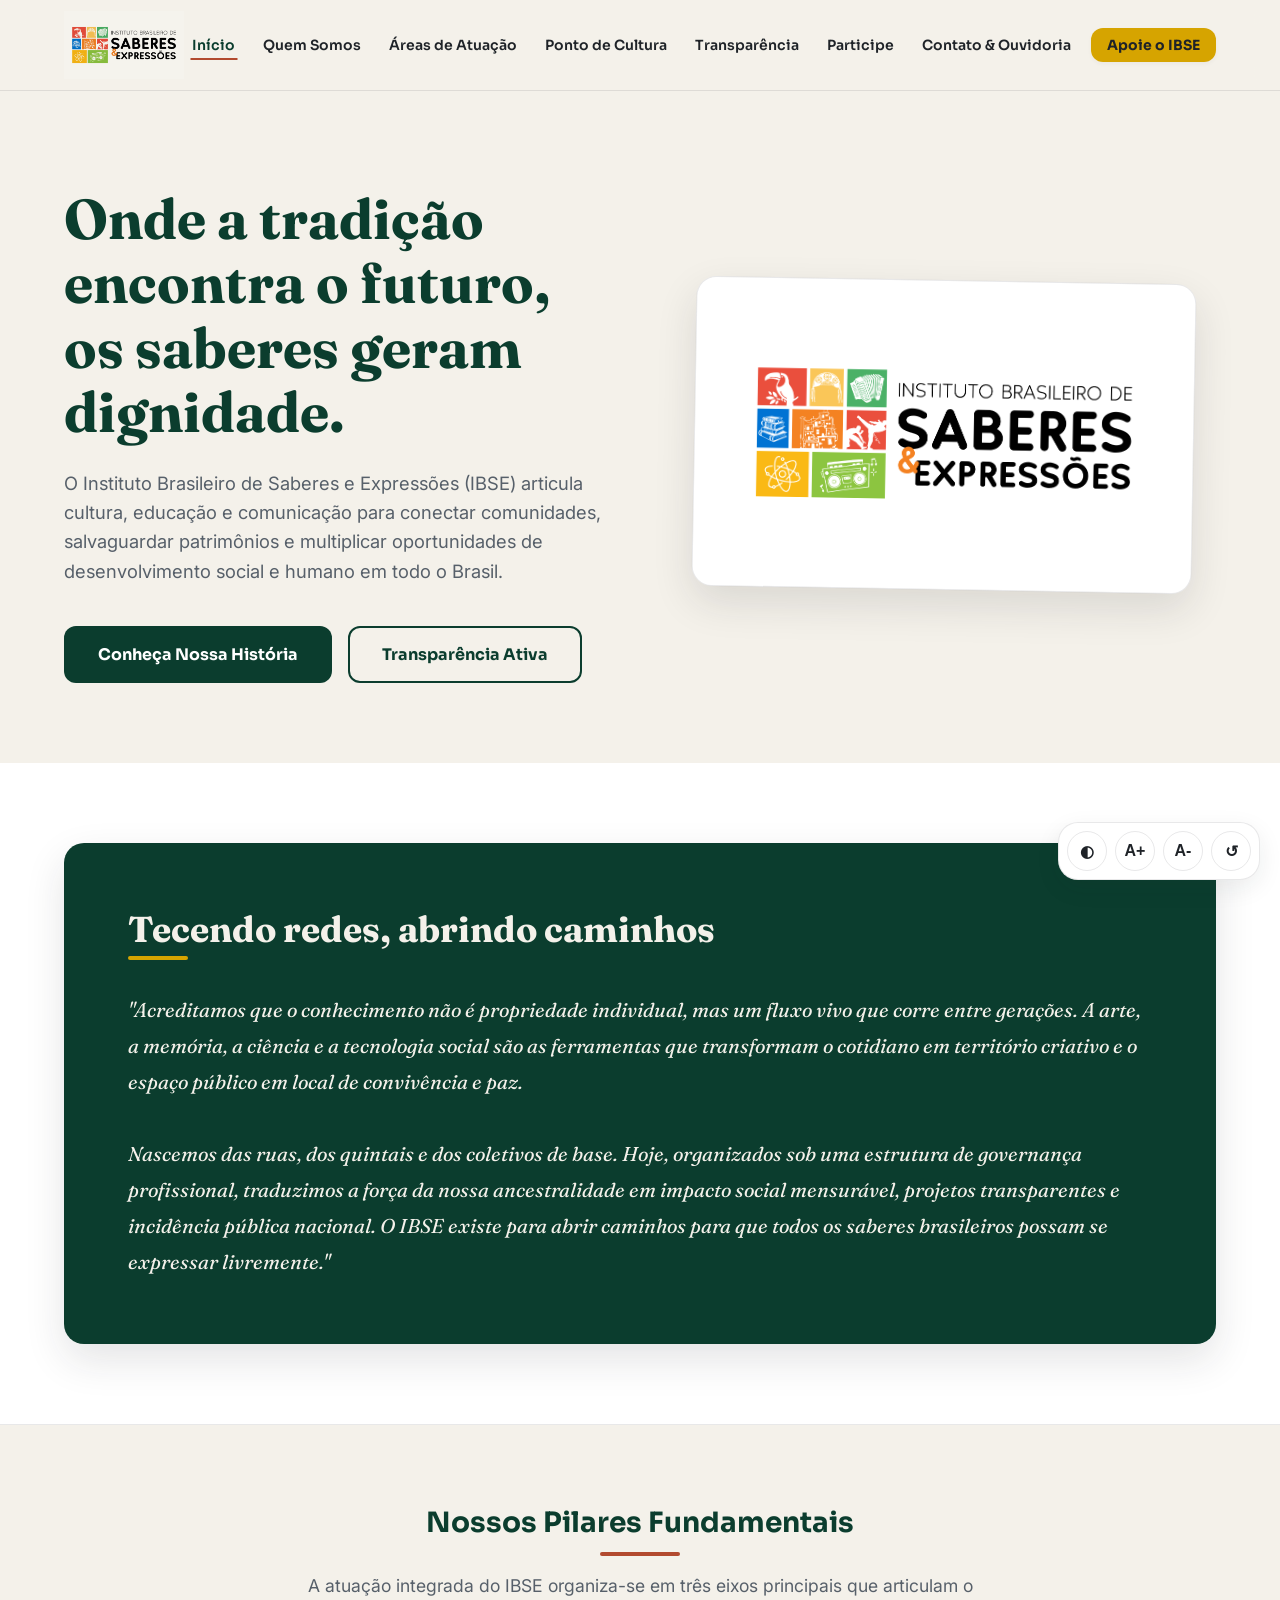
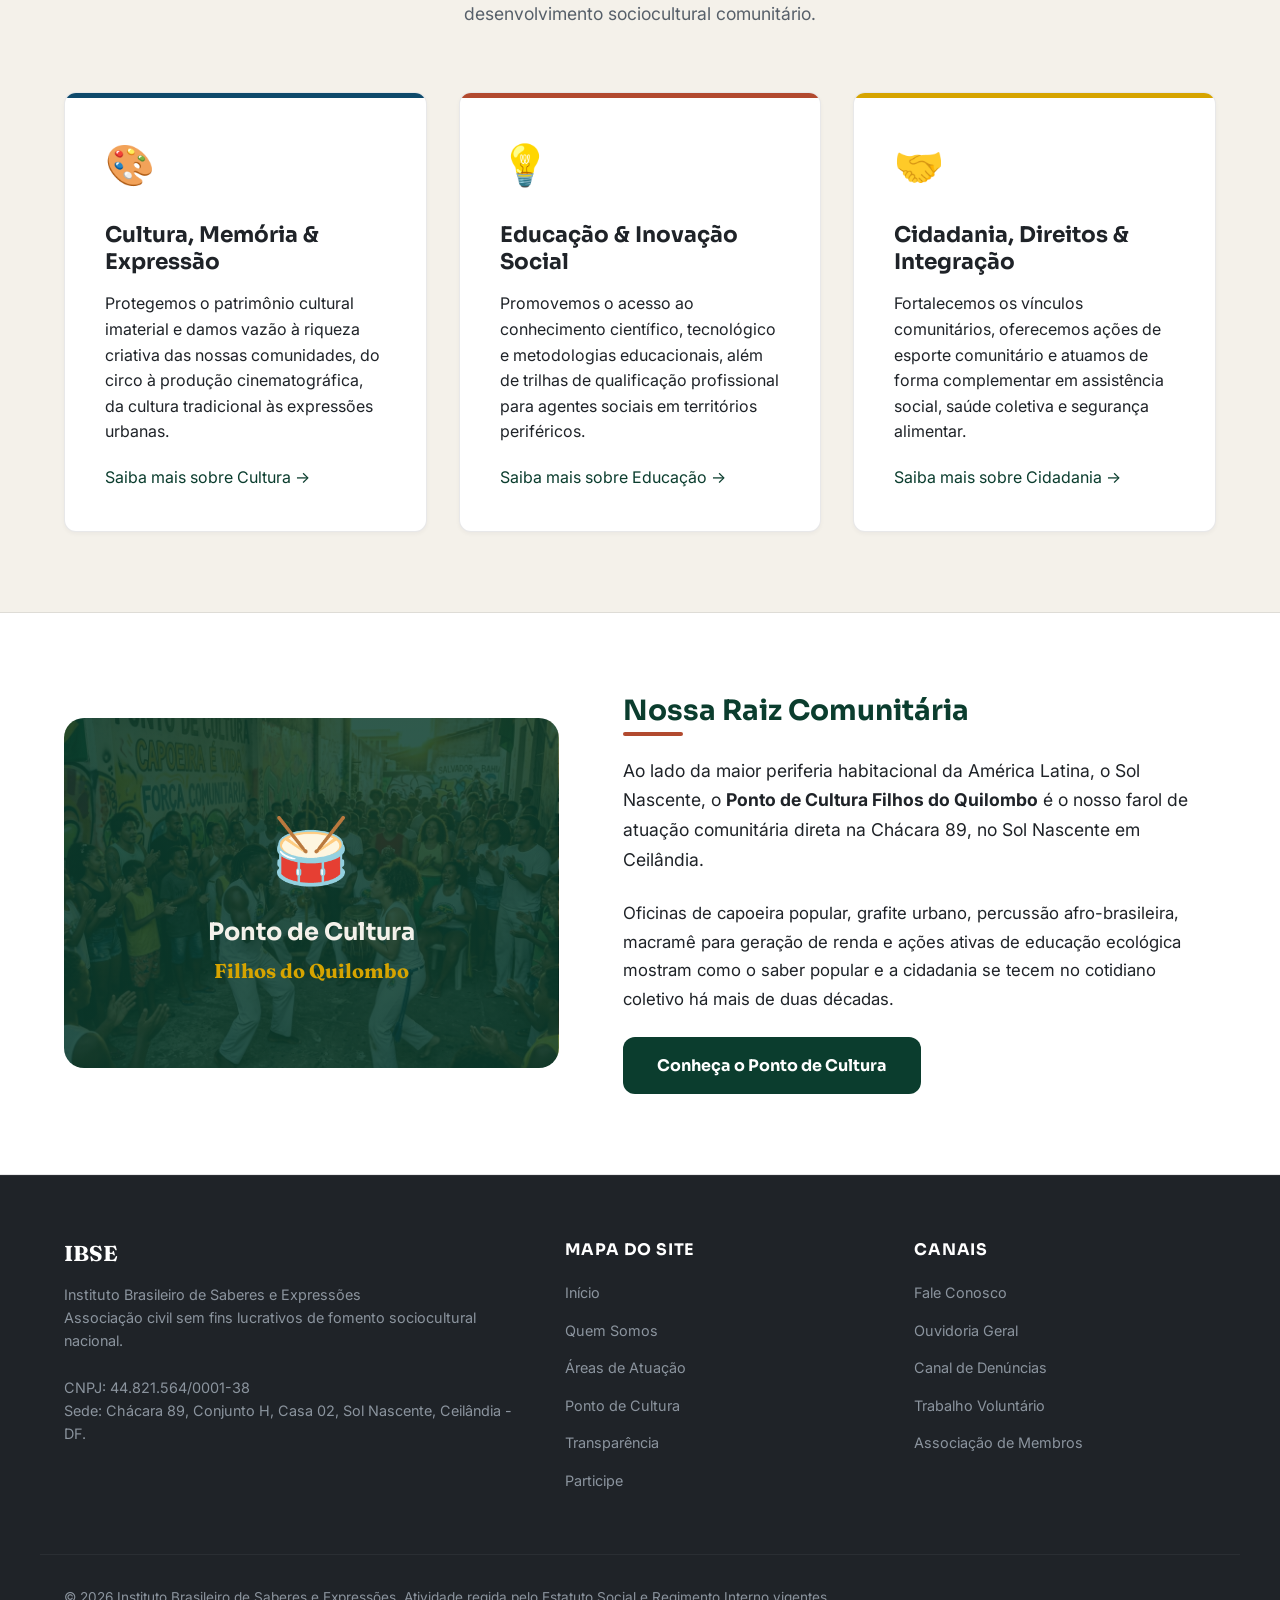
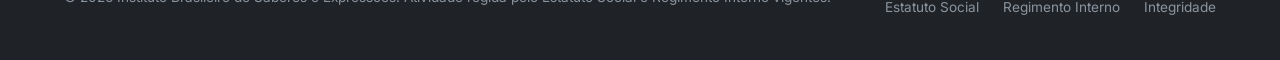
==== index.html @ b15cb0c1 "deploy: site IBSE completo com melhorias impeccable e nav corrigido" ====
<!DOCTYPE html>
<html lang="pt-BR">
<head>
    <meta charset="UTF-8">
    <meta name="viewport" content="width=device-width, initial-scale=1.0">
    <title>IBSE | Instituto Brasileiro de Saberes e Expressões</title>
    
    <!-- SEO Meta Tags -->
    <meta name="description" content="O Instituto Brasileiro de Saberes e Expressões (IBSE) articula cultura, educação e comunicação para conectar comunidades, preservar patrimônios e multiplicar oportunidades sociais.">
    <meta name="keywords" content="IBSE, Saberes e Expressões, Terceiro Setor, ONG, Transparência, Ponto de Cultura, Filhos do Quilombo, Ceilândia, Capoeira, Hip Hop, Projetos Sociais, Brasília">
    <meta name="author" content="Instituto Brasileiro de Saberes e Expressões">
    
    <!-- Open Graph / Facebook -->
    <meta property="og:type" content="website">
    <meta property="og:url" content="https://www.ibse.org.br/">
    <meta property="og:title" content="Instituto Brasileiro de Saberes e Expressões (IBSE)">
    <meta property="og:description" content="Articulando cultura, educação e comunicação para conectar comunidades, preservar patrimônios e gerar impacto social.">
    <meta property="og:image" content="img/logo_page_7.png">
    
    <!-- Stylesheets -->
    <link rel="stylesheet" href="css/style.css">
</head>
<body>
    <!-- Link de Acessibilidade (Pular para Conteúdo) -->
    <a href="#content" class="skip-link">
        Pular para o conteúdo principal
    </a>

    <!-- Cabeçalho Principal -->
    <header class="header-wrapper">
        <div class="container header-container">
            <a href="index.html" class="logo-link" aria-label="IBSE - Página Inicial">
                <img src="img/logo_page_7.png" alt="Logotipo do Instituto Brasileiro de Saberes e Expressões" class="logo-img">
            </a>
            
            <button class="mobile-toggle" aria-label="Abrir menu de navegação" aria-expanded="false" aria-controls="primary-nav">
                <span></span>
                <span></span>
                <span></span>
            </button>
            
            <nav id="primary-nav" aria-label="Navegação Principal">
                <ul class="nav-menu">
                    <li><a href="index.html" class="nav-link active" aria-current="page">Início</a></li>
                    <li><a href="quem-somos.html" class="nav-link">Quem Somos</a></li>
                    <li><a href="areas-atuacao.html" class="nav-link">Áreas de Atuação</a></li>
                    <li><a href="ponto-cultura.html" class="nav-link">Ponto de Cultura</a></li>
                    <li><a href="transparencia.html" class="nav-link">Transparência</a></li>
                    <li><a href="participe.html" class="nav-link">Participe</a></li>
                    <li><a href="contato.html" class="nav-link">Contato & Ouvidoria</a></li>
                    <li><a href="participe.html#apoie-direto" class="nav-link nav-btn nav-btn-accent">Apoie o IBSE</a></li>
                </ul>
            </nav>
        </div>
    </header>

    <!-- Conteúdo Principal -->
    <main id="content">
        
        <!-- Hero Section -->
        <section class="hero-section" aria-label="Apresentação do Instituto">
            <div class="container hero-grid">
                <div class="hero-content">
                    <h1>Onde a tradição encontra o futuro, os saberes geram dignidade.</h1>
                    <p class="hero-subtitle">
                        O Instituto Brasileiro de Saberes e Expressões (IBSE) articula cultura, educação e comunicação para conectar comunidades, salvaguardar patrimônios e multiplicar oportunidades de desenvolvimento social e humano em todo o Brasil.
                    </p>
                    <div class="hero-btns">
                        <a href="quem-somos.html" class="btn btn-primary">Conheça Nossa História</a>
                        <a href="transparencia.html" class="btn btn-secondary">Transparência Ativa</a>
                    </div>
                </div>
                <div class="hero-visual">
                    <div class="logo-display-card">
                        <img src="img/logo_page_7.png" alt="Logotipo oficial em grade colorida do IBSE">
                    </div>
                </div>
            </div>
        </section>

        <!-- Seção Manifesto -->
        <section class="section section-bg-white" aria-label="Manifesto Institucional">
            <div class="container">
                <div class="manifesto-box">
                    <h2>Tecendo redes, abrindo caminhos</h2>
                    <blockquote class="manifesto-text">
                        "Acreditamos que o conhecimento não é propriedade individual, mas um fluxo vivo que corre entre gerações. A arte, a memória, a ciência e a tecnologia social são as ferramentas que transformam o cotidiano em território criativo e o espaço público em local de convivência e paz.<br><br>
                        Nascemos das ruas, dos quintais e dos coletivos de base. Hoje, organizados sob uma estrutura de governança profissional, traduzimos a força da nossa ancestralidade em impacto social mensurável, projetos transparentes e incidência pública nacional. O IBSE existe para abrir caminhos para que todos os saberes brasileiros possam se expressar livremente."
                    </blockquote>
                </div>
            </div>
        </section>

        <!-- Seção Pilares Fundamentais -->
        <section class="section" aria-label="Nossos Três Pilares Fundamentais">
            <div class="container">
                <div class="section-header">
                    <h2>Nossos Pilares Fundamentais</h2>
                    <p class="section-subtitle">A atuação integrada do IBSE organiza-se em três eixos principais que articulam o desenvolvimento sociocultural comunitário.</p>
                </div>
                
                <div class="cards-grid">
                    <article class="card">
                        <div class="card-icon" aria-hidden="true">🎨</div>
                        <h3>Cultura, Memória & Expressão</h3>
                        <p>Protegemos o patrimônio cultural imaterial e damos vazão à riqueza criativa das nossas comunidades, do circo à produção cinematográfica, da cultura tradicional às expressões urbanas.</p>
                        <a href="areas-atuacao.html#comite-cultura">Saiba mais sobre Cultura &rarr;</a>
                    </article>
                    
                    <article class="card">
                        <div class="card-icon" aria-hidden="true">💡</div>
                        <h3>Educação & Inovação Social</h3>
                        <p>Promovemos o acesso ao conhecimento científico, tecnológico e metodologias educacionais, além de trilhas de qualificação profissional para agentes sociais em territórios periféricos.</p>
                        <a href="areas-atuacao.html#comite-educacao">Saiba mais sobre Educação &rarr;</a>
                    </article>
                    
                    <article class="card">
                        <div class="card-icon" aria-hidden="true">🤝</div>
                        <h3>Cidadania, Direitos & Integração</h3>
                        <p>Fortalecemos os vínculos comunitários, oferecemos ações de esporte comunitário e atuamos de forma complementar em assistência social, saúde coletiva e segurança alimentar.</p>
                        <a href="areas-atuacao.html#comite-social">Saiba mais sobre Cidadania &rarr;</a>
                    </article>
                </div>
            </div>
        </section>

        <!-- Seção Destaque Ponto de Cultura -->
        <section class="section section-bg-white" aria-label="Ponto de Cultura Destaque">
            <div class="container">
                <div class="history-block">
                    <div class="history-visual-banner">
                        <!-- O logotipo do Ponto é exibido como background ou elemento de destaque -->
                        <div class="history-visual-banner-inner">
                            <div class="history-visual-banner-icon">🥁</div>
                            <h3 class="history-visual-banner-title">Ponto de Cultura</h3>
                            <p class="font-serif-accent history-visual-banner-subtitle">Filhos do Quilombo</p>
                        </div>
                    </div>
                    <div class="history-text">
                        <h2>Nossa Raiz Comunitária</h2>
                        <p class="lead-text">
                            Ao lado da maior periferia habitacional da América Latina, o Sol Nascente, o <strong>Ponto de Cultura Filhos do Quilombo</strong> é o nosso farol de atuação comunitária direta na Chácara 89, no Sol Nascente em Ceilândia.
                        </p>
                        <p>
                            Oficinas de capoeira popular, grafite urbano, percussão afro-brasileira, macramê para geração de renda e ações ativas de educação ecológica mostram como o saber popular e a cidadania se tecem no cotidiano coletivo há mais de duas décadas.
                        </p>
                        <a href="ponto-cultura.html" class="btn btn-primary">Conheça o Ponto de Cultura</a>
                    </div>
                </div>
            </div>
        </section>
        
    </main>

    <!-- Rodapé -->
    <footer class="footer-wrapper">
        <div class="container footer-grid">
            <div class="footer-brand">
                <h3>IBSE</h3>
                <p class="footer-text-spacing">
                    Instituto Brasileiro de Saberes e Expressões<br>
                    Associação civil sem fins lucrativos de fomento sociocultural nacional.
                </p>
                <p class="footer-meta-text">
                    CNPJ: 44.821.564/0001-38<br>
                    Sede: Chácara 89, Conjunto H, Casa 02, Sol Nascente, Ceilândia - DF.
                </p>

            </div>
            
            <div class="footer-links">
                <h4>Mapa do Site</h4>
                <ul>
                    <li><a href="index.html">Início</a></li>
                    <li><a href="quem-somos.html">Quem Somos</a></li>
                    <li><a href="areas-atuacao.html">Áreas de Atuação</a></li>
                    <li><a href="ponto-cultura.html">Ponto de Cultura</a></li>
                    <li><a href="transparencia.html">Transparência</a></li>
                    <li><a href="participe.html">Participe</a></li>
                </ul>
            </div>
            
            <div class="footer-links">
                <h4>Canais</h4>
                <ul>
                    <li><a href="contato.html">Fale Conosco</a></li>
                    <li><a href="contato.html#ouvidoria">Ouvidoria Geral</a></li>
                    <li><a href="contato.html#denuncia">Canal de Denúncias</a></li>
                    <li><a href="participe.html#voluntario">Trabalho Voluntário</a></li>
                    <li><a href="participe.html#associado">Associação de Membros</a></li>
                </ul>
            </div>
        </div>
        
        <div class="container footer-bottom">
            <p>&copy; 2026 Instituto Brasileiro de Saberes e Expressões. Atividade regida pelo Estatuto Social e Regimento Interno vigentes.</p>
            <div class="footer-bottom-links">
                <a href="transparencia.html#estatuto">Estatuto Social</a>
                <a href="transparencia.html#regimento">Regimento Interno</a>
                <a href="contato.html#denuncia">Integridade</a>
            </div>
        </div>
    </footer>

    <!-- Painel de Acessibilidade Flutuante -->
    <section class="accessibility-bar" aria-label="Painel de Acessibilidade">
        <button id="btn-contrast" class="accessibility-btn" title="Alternar Alto Contraste" aria-label="Alternar Alto Contraste">◐</button>
        <button id="btn-text-plus" class="accessibility-btn" title="Aumentar Fonte" aria-label="Aumentar tamanho do texto">A+</button>
        <button id="btn-text-minus" class="accessibility-btn" title="Diminuir Fonte" aria-label="Diminuir tamanho do texto">A-</button>
        <button id="btn-reset" class="accessibility-btn" title="Redefinir Acessibilidade" aria-label="Redefinir para configurações padrão">↺</button>
    </section>

    <!-- Elemento para anúncios do leitor de tela -->
    <div id="accessibility-announcer" class="sr-only" aria-live="polite"></div>

    <!-- Scripts -->
    <script src="js/main.js"></script>
</body>
</html>
---- css/style.css ----
/* 
   IBSE - Instituto Brasileiro de Saberes e Expressões
   Core Stylesheet - Versão v1.0 (Design 2030)
   Desenvolvido com foco em Desempenho, Acessibilidade (WCAG AA) e Usabilidade.
*/

@import url('https://fonts.googleapis.com/css2?family=Inter:wght@300;400;500;600;700&family=Sora:wght@400;600;700;800&family=Fraunces:ital,opsz,wght@0,9..144,400;0,9..144,600;0,9..144,700;1,9..144,400&display=swap');

/* --- Design Tokens / Variables --- */
:root {
    /* Cores Primárias */
    --color-green-deep: #0B3D2E;
    --color-graphite: #1F2328;
    --color-off-white: #F4F1EA;
    --color-white: #FFFFFF;
    
    /* Cores Secundárias */
    --color-blue-petrol: #0E4A6B;
    --color-terracotta: #B24A2F;
    --color-yellow-cerrado: #D6A400;
    --color-plum: #4B2E5A;
    
    /* Cores de Acessibilidade / Feedback */
    --color-error: #D32F2F;
    --color-success: #2E7D32;
    --color-info: #0288D1;
    
    /* Variáveis do Tema Ativo (Light por padrão) */
    --bg-main: var(--color-off-white);
    --bg-card: var(--color-white);
    --text-main: var(--color-graphite);
    --text-muted: #57606A;
    --text-light: var(--color-white);
    --primary: var(--color-green-deep);
    --primary-hover: #07291F;
    --border-color: rgba(31, 35, 40, 0.1);
    --shadow-sm: 0 2px 4px rgba(31, 35, 40, 0.04);
    --shadow-md: 0 8px 24px rgba(31, 35, 40, 0.08);
    --shadow-lg: 0 16px 40px rgba(31, 35, 40, 0.12);
    
    /* Fontes */
    --font-heading: 'Sora', sans-serif;
    --font-body: 'Inter', sans-serif;
    --font-serif: 'Fraunces', serif;
    
    /* Outros */
    --radius-sm: 6px;
    --radius-md: 12px;
    --radius-lg: 20px;
    --transition: all 0.3s cubic-bezier(0.25, 0.8, 0.25, 1);
    --font-scale: 1;
}

/* --- Tema de Alto Contraste (Acessibilidade) --- */
body.high-contrast {
    --bg-main: #070a09; /* Neutro escuro matizado com verde da marca */
    --bg-card: #121816;
    --text-main: #FFFFFF;
    --text-muted: #B5C2BD;
    --text-light: #070a09;
    --primary: #FFFF00; /* Amarelo de alto contraste */
    --primary-hover: #FFFF80;
    --border-color: #FFFFFF;
    --shadow-sm: none;
    --shadow-md: none;
    --shadow-lg: none;
    --color-blue-petrol: #00FFFF;
    --color-terracotta: #FF8080;
    --color-yellow-cerrado: #FFFF00;
    --color-plum: #FF00FF;
}

body.high-contrast * {
    background-image: none !important;
}

/* --- Base & Reset --- */
*, *::before, *::after {
    box-sizing: border-box;
    margin: 0;
    padding: 0;
}

html {
    scroll-behavior: smooth;
    font-size: calc(16px * var(--font-scale));
}

body {
    font-family: var(--font-body);
    background-color: var(--bg-main);
    color: var(--text-main);
    line-height: 1.6;
    overflow-x: hidden;
    transition: background-color 0.3s ease, color 0.3s ease;
}

h1, h2, h3, h4, h5, h6 {
    font-family: var(--font-heading);
    font-weight: 700;
    line-height: 1.25;
    color: var(--primary);
    transition: color 0.3s ease;
}

h1 {
    font-size: 2.25rem;
    margin-bottom: 1.5rem;
}

h2 {
    font-size: 1.75rem;
    margin-bottom: 1.25rem;
    position: relative;
    padding-bottom: 0.5rem;
}

h2::after {
    content: '';
    position: absolute;
    bottom: 0;
    left: 0;
    width: 60px;
    height: 4px;
    background-color: var(--color-terracotta);
    border-radius: 2px;
}

h3 {
    font-size: 1.35rem;
    margin-bottom: 1rem;
}

p {
    margin-bottom: 1.25rem;
}

a {
    color: var(--primary);
    text-decoration: none;
    transition: var(--transition);
}

a:hover {
    color: var(--color-terracotta);
}

img {
    max-width: 100%;
    height: auto;
    display: block;
}

.container {
    width: 100%;
    max-width: 1200px;
    margin: 0 auto;
    padding: 0 1.5rem;
}

/* --- Accessibility Panel (Floating) --- */
.accessibility-bar {
    position: fixed;
    bottom: 20px;
    right: 20px;
    background-color: var(--bg-card);
    border: 1px solid var(--border-color);
    border-radius: var(--radius-lg);
    box-shadow: var(--shadow-md);
    padding: 0.5rem;
    display: flex;
    gap: 0.5rem;
    z-index: 1000;
    transition: var(--transition);
}

.accessibility-btn {
    background: none;
    border: 1px solid var(--border-color);
    border-radius: 50%;
    width: 40px;
    height: 40px;
    display: flex;
    align-items: center;
    justify-content: center;
    cursor: pointer;
    color: var(--text-main);
    font-size: 1rem;
    font-weight: bold;
    transition: var(--transition);
}

.accessibility-btn:hover, .accessibility-btn:focus {
    background-color: var(--primary);
    color: var(--text-light);
    border-color: var(--primary);
    outline: none;
}

/* --- Header / Navigation --- */
.header-wrapper {
    position: sticky;
    top: 0;
    background-color: rgba(244, 241, 234, 0.85); /* Fundo off-white translúcido */
    backdrop-filter: blur(12px);
    -webkit-backdrop-filter: blur(12px);
    border-bottom: 1px solid var(--border-color);
    z-index: 100;
    transition: var(--transition);
}

body.high-contrast .header-wrapper {
    background-color: #070a09;
    border-bottom: 1px solid #FFFFFF;
}

.header-container {
    display: flex;
    justify-content: space-between;
    align-items: center;
    height: 90px;
}

.logo-link {
    display: flex;
    align-items: center;
    height: 70px;
}

.logo-img {
    height: 70px;
    width: auto;
    object-fit: contain;
    mix-blend-mode: multiply; /* Faz o fundo branco do logo mesclar com o off-white */
    transition: var(--transition);
}

body.high-contrast .logo-img {
    filter: invert(1) hue-rotate(180deg); /* Inverte cores para fundo preto no alto contraste */
    mix-blend-mode: normal;
}

.nav-menu {
    display: flex;
    list-style: none;
    gap: 0.75rem;
    align-items: center;
}

.nav-link {
    font-family: var(--font-heading);
    font-weight: 600;
    font-size: 0.875rem;
    color: var(--text-main);
    padding: 0.5rem 0.5rem;
    border-radius: var(--radius-sm);
    position: relative;
    white-space: nowrap;
}

.nav-link::after {
    content: '';
    position: absolute;
    bottom: 2px;
    left: 50%;
    transform: translateX(-50%) scaleX(0);
    width: calc(100% - 12px);
    height: 2px;
    background-color: var(--color-terracotta);
    transition: transform 0.3s cubic-bezier(0.25, 0.8, 0.25, 1);
    transform-origin: center;
}

.nav-link:hover::after, .nav-link.active::after {
    transform: translateX(-50%) scaleX(1);
}

.nav-link:hover {
    color: var(--color-terracotta);
}

.nav-link.active {
    color: var(--primary);
}

.nav-btn {
    background-color: var(--primary);
    color: var(--text-light) !important;
    border-radius: var(--radius-md) !important;
    padding: 0.5rem 1rem;
    font-weight: bold;
    box-shadow: var(--shadow-sm);
}

.nav-btn::after {
    display: none;
}

.nav-btn:hover {
    background-color: var(--primary-hover);
    transform: translateY(-2px);
    box-shadow: var(--shadow-md);
}

/* Mobile Toggle */
.mobile-toggle {
    display: none;
    background: none;
    border: none;
    cursor: pointer;
    padding: 0.5rem;
    z-index: 101;
}

.mobile-toggle span {
    display: block;
    width: 25px;
    height: 3px;
    background-color: var(--text-main);
    margin: 5px 0;
    transition: var(--transition);
}

/* --- Hero Section --- */
.hero-section {
    padding: 6rem 0 5rem 0;
    position: relative;
    overflow: hidden;
}

.hero-grid {
    display: grid;
    grid-template-columns: 1fr 1fr;
    gap: 4rem;
    align-items: center;
}

.hero-content h1 {
    font-family: var(--font-serif);
    font-size: 3.5rem;
    font-weight: 700;
    color: var(--color-green-deep);
    line-height: 1.15;
    margin-bottom: 1.5rem;
}

.hero-subtitle {
    font-size: 1.15rem;
    color: var(--text-muted);
    margin-bottom: 2.5rem;
}

.hero-btns {
    display: flex;
    gap: 1rem;
}

.btn {
    display: inline-block;
    padding: 0.85rem 2rem;
    font-family: var(--font-heading);
    font-weight: 700;
    font-size: 1rem;
    border-radius: var(--radius-md);
    cursor: pointer;
    transition: var(--transition);
    border: 2px solid transparent;
    text-align: center;
}

.btn-primary {
    background-color: var(--primary);
    color: var(--text-light);
}

.btn-primary:hover {
    background-color: var(--primary-hover);
    transform: translateY(-2px);
}

.btn-secondary {
    background-color: transparent;
    border-color: var(--primary);
    color: var(--primary);
}

.btn-secondary:hover {
    background-color: rgba(11, 61, 46, 0.05);
    transform: translateY(-2px);
}

.hero-visual {
    position: relative;
    display: flex;
    justify-content: center;
    align-items: center;
}

.logo-display-card {
    background-color: var(--bg-card);
    border: 1px solid var(--border-color);
    border-radius: var(--radius-lg);
    box-shadow: var(--shadow-lg);
    padding: 2rem;
    max-width: 500px;
    width: 100%;
    transform: rotate(1deg);
    transition: var(--transition);
}

.logo-display-card:hover {
    transform: rotate(0) scale(1.02);
}

.logo-display-card img {
    width: 100%;
    height: auto;
    object-fit: contain;
    mix-blend-mode: multiply;
}

body.high-contrast .logo-display-card img {
    filter: invert(1) hue-rotate(180deg);
    mix-blend-mode: normal;
}

/* --- Section Layouts --- */
.section {
    padding: 5rem 0;
    border-bottom: 1px solid var(--border-color);
}

.section-bg-white {
    background-color: var(--color-white);
}

body.high-contrast .section-bg-white {
    background-color: #121212;
}

.section-header {
    text-align: center;
    max-width: 700px;
    margin: 0 auto 4rem auto;
}

.section-header h2 {
    display: inline-block;
    padding-bottom: 1rem;
    margin-bottom: 1rem;
}

.section-header h2::after {
    left: 50%;
    transform: translateX(-50%);
    width: 80px;
}

.section-subtitle {
    font-size: 1.1rem;
    color: var(--text-muted);
}

/* --- Cards Grid & Styles --- */
.cards-grid {
    display: grid;
    grid-template-columns: repeat(auto-fit, minmax(320px, 1fr));
    gap: 2rem;
}

.card {
    background-color: var(--bg-card);
    border: 1px solid var(--border-color);
    border-radius: var(--radius-md);
    padding: 2.5rem;
    box-shadow: var(--shadow-sm);
    transition: var(--transition);
    position: relative;
    overflow: hidden;
}

.card::before {
    content: '';
    position: absolute;
    top: 0;
    left: 0;
    width: 100%;
    height: 5px;
    background-color: var(--color-blue-petrol);
}

.card:nth-child(2)::before {
    background-color: var(--color-terracotta);
}

.card:nth-child(3)::before {
    background-color: var(--color-yellow-cerrado);
}

.card:nth-child(4)::before {
    background-color: var(--color-plum);
}

.card:hover {
    transform: translateY(-5px);
    box-shadow: var(--shadow-lg);
    border-color: rgba(31, 35, 40, 0.2);
}

.card-icon {
    font-size: 2.5rem;
    margin-bottom: 1.5rem;
}

.card h3 {
    color: var(--text-main);
    font-weight: 700;
}

/* --- Manifesto Feature --- */
.manifesto-box {
    background-color: var(--color-green-deep);
    color: var(--color-off-white);
    border-radius: var(--radius-lg);
    padding: 4rem;
    position: relative;
    overflow: hidden;
    box-shadow: var(--shadow-lg);
}

body.high-contrast .manifesto-box {
    background-color: #121212;
    border: 2px solid #FFFFFF;
}

.manifesto-box h2 {
    color: var(--color-off-white);
    font-family: var(--font-serif);
    font-size: 2.25rem;
    margin-bottom: 2rem;
}

body.high-contrast .manifesto-box h2 {
    color: #FFFF00;
}

.manifesto-box h2::after {
    background-color: var(--color-yellow-cerrado);
}

.manifesto-text {
    font-size: 1.25rem;
    line-height: 1.8;
    font-style: italic;
    font-family: var(--font-serif);
}

/* --- History Timeline & Visuals --- */
.history-block {
    display: grid;
    grid-template-columns: 1fr 1.2fr;
    gap: 4rem;
    align-items: center;
}

.history-text {
    font-size: 1.05rem;
}

.history-text p {
    margin-bottom: 1.5rem;
}

.history-visual {
    background-color: var(--color-white);
    border: 1px solid var(--border-color);
    border-radius: var(--radius-lg);
    padding: 3rem;
    box-shadow: var(--shadow-md);
}

body.high-contrast .history-visual {
    background-color: #121212;
    border: 1px solid #FFFFFF;
}

.timeline {
    position: relative;
    padding-left: 2rem;
}

.timeline::before {
    content: '';
    position: absolute;
    left: 0;
    top: 5px;
    bottom: 0;
    width: 3px;
    background-color: var(--color-green-deep);
}

body.high-contrast .timeline::before {
    background-color: #FFFF00;
}

.timeline-item {
    position: relative;
    margin-bottom: 2.5rem;
}

.timeline-item:last-child {
    margin-bottom: 0;
}

.timeline-item::before {
    content: '';
    position: absolute;
    left: calc(-2rem - 9px);
    top: 5px;
    width: 15px;
    height: 15px;
    border-radius: 50%;
    background-color: var(--color-terracotta);
    border: 3px solid var(--color-white);
    box-shadow: var(--shadow-sm);
}

body.high-contrast .timeline-item::before {
    background-color: #FFFF00;
    border-color: #000000;
}

.timeline-year {
    font-family: var(--font-heading);
    font-weight: 800;
    font-size: 1.25rem;
    color: var(--color-terracotta);
    margin-bottom: 0.25rem;
}

body.high-contrast .timeline-year {
    color: #FFFF00;
}

.timeline-title {
    font-weight: 700;
    font-size: 1.15rem;
    margin-bottom: 0.5rem;
}

/* --- Team Layout --- */
.team-grid {
    display: grid;
    grid-template-columns: repeat(auto-fit, minmax(260px, 1fr));
    gap: 2rem;
}

.team-card {
    background-color: var(--bg-card);
    border: 1px solid var(--border-color);
    border-radius: var(--radius-md);
    padding: 2rem;
    text-align: center;
    box-shadow: var(--shadow-sm);
}

.team-avatar {
    width: 90px;
    height: 90px;
    border-radius: 50%;
    background-color: var(--color-green-deep);
    color: var(--color-white);
    display: flex;
    align-items: center;
    justify-content: center;
    font-size: 2rem;
    font-family: var(--font-heading);
    font-weight: 700;
    margin: 0 auto 1.5rem auto;
}

.team-card h3 {
    margin-bottom: 0.25rem;
    font-size: 1.2rem;
}

.team-role {
    font-size: 0.9rem;
    color: var(--text-muted);
    font-weight: 600;
    text-transform: uppercase;
    letter-spacing: 0.05em;
}

/* --- Interactive Diagram (Logo 8 Boxes) --- */
.diagram-grid {
    display: grid;
    grid-template-columns: repeat(4, 1fr);
    gap: 1.5rem;
    margin-bottom: 3rem;
}

.diagram-item {
    background-color: var(--bg-card);
    border: 1px solid var(--border-color);
    border-radius: var(--radius-md);
    padding: 1.5rem;
    text-align: center;
    box-shadow: var(--shadow-sm);
    cursor: pointer;
    transition: var(--transition);
}

.diagram-item:hover, .diagram-item.active {
    transform: translateY(-5px);
    box-shadow: var(--shadow-lg);
}

.diagram-icon-container {
    width: 60px;
    height: 60px;
    border-radius: var(--radius-sm);
    display: flex;
    align-items: center;
    justify-content: center;
    margin: 0 auto 1rem auto;
    font-size: 1.75rem;
    color: var(--color-white);
    font-weight: bold;
}

/* Cores específicas para cada caixa baseada no logo */
.bg-tucano { background-color: var(--color-terracotta); }
.bg-chapeu { background-color: var(--color-yellow-cerrado); }
.bg-sanfona { background-color: var(--color-green-deep); }
.bg-livros { background-color: var(--color-blue-petrol); }
.bg-periferia { background-color: #E65100; /* Laranja cerrado */ }
.bg-capoeira { background-color: #C62828; /* Vermelho escuro */ }
.bg-atomo { background-color: #FBC02D; /* Amarelo escuro */ }
.bg-radio { background-color: #558B2F; /* Verde claro */ }

.diagram-item h3 {
    font-size: 1rem;
    margin-bottom: 0.5rem;
    color: var(--text-main);
}

.diagram-item-subtitle {
    font-size: 0.8rem;
    color: var(--text-muted);
}

.diagram-details-box {
    background-color: var(--bg-card);
    border: 1px solid var(--border-color);
    border-radius: var(--radius-md);
    padding: 2.5rem;
    box-shadow: var(--shadow-md);
    min-height: 180px;
    display: flex;
    flex-direction: column;
    justify-content: center;
}

.diagram-details-header {
    display: flex;
    align-items: center;
    gap: 1.5rem;
    margin-bottom: 1rem;
}

.diagram-details-icon {
    margin: 0 !important;
}

.diagram-details-title {
    margin: 0;
    font-size: 1.3rem;
}

.diagram-details-text {
    margin: 0;
    font-size: 1.05rem;
    line-height: 1.6;
}

/* --- Accordion (Áreas de Atuação) --- */
.accordion {
    max-width: 800px;
    margin: 0 auto;
}

.accordion-item {
    border: 1px solid var(--border-color);
    background-color: var(--bg-card);
    border-radius: var(--radius-md);
    margin-bottom: 1rem;
    overflow: hidden;
}

.accordion-header {
    width: 100%;
    background: none;
    border: none;
    padding: 1.5rem;
    display: flex;
    justify-content: space-between;
    align-items: center;
    text-align: left;
    cursor: pointer;
    font-family: var(--font-heading);
    font-weight: 700;
    font-size: 1.15rem;
    color: var(--primary);
    transition: var(--transition);
}

.accordion-header:hover, .accordion-header:focus {
    background-color: rgba(11, 61, 46, 0.03);
    outline: none;
}

.accordion-icon {
    font-size: 1.25rem;
    transition: transform 0.3s ease;
}

.accordion-item.active .accordion-icon {
    transform: rotate(45deg);
}

.accordion-content {
    display: grid;
    grid-template-rows: 0fr;
    transition: grid-template-rows 0.3s cubic-bezier(0.25, 0.8, 0.25, 1);
    overflow: hidden;
}

.accordion-item.active .accordion-content {
    grid-template-rows: 1fr;
    border-top: 1px solid var(--border-color);
}

.accordion-content-inner {
    min-height: 0;
    padding: 1.5rem;
}

.accordion-content ul {
    list-style-position: inside;
    margin-top: 1rem;
}

.accordion-content li {
    margin-bottom: 0.75rem;
}

/* --- Forms & Inputs --- */
.form-container {
    max-width: 600px;
    margin: 0 auto;
    background-color: var(--bg-card);
    border: 1px solid var(--border-color);
    border-radius: var(--radius-lg);
    padding: 3rem;
    box-shadow: var(--shadow-md);
}

.form-group {
    margin-bottom: 1.5rem;
}

.form-group label {
    display: block;
    font-family: var(--font-heading);
    font-weight: 600;
    font-size: 0.9rem;
    margin-bottom: 0.5rem;
}

.form-control {
    width: 100%;
    padding: 0.75rem 1rem;
    font-family: var(--font-body);
    font-size: 1rem;
    background-color: var(--bg-main);
    border: 1px solid var(--border-color);
    border-radius: var(--radius-sm);
    color: var(--text-main);
    transition: var(--transition);
}

.form-control:focus {
    border-color: var(--primary);
    outline: none;
    box-shadow: 0 0 0 3px rgba(11, 61, 46, 0.1);
}

textarea.form-control {
    resize: vertical;
    min-height: 120px;
}

.form-check {
    display: flex;
    align-items: flex-start;
    gap: 0.75rem;
    cursor: pointer;
}

.form-check input {
    margin-top: 0.25rem;
}

.form-feedback {
    display: none;
    padding: 1rem;
    border-radius: var(--radius-sm);
    margin-bottom: 1.5rem;
    font-weight: 600;
}

.form-feedback.success {
    display: block;
    background-color: rgba(46, 125, 50, 0.1);
    color: var(--color-success);
    border: 1px solid var(--color-success);
}

.form-feedback.error {
    display: block;
    background-color: rgba(211, 47, 47, 0.1);
    color: var(--color-error);
    border: 1px solid var(--color-error);
}

/* --- Document Library & Tables --- */
.document-list {
    display: grid;
    grid-template-columns: repeat(auto-fit, minmax(280px, 1fr));
    gap: 1.5rem;
    margin-bottom: 3rem;
}

.document-card {
    background-color: var(--bg-card);
    border: 1px solid var(--border-color);
    border-radius: var(--radius-md);
    padding: 1.5rem;
    display: flex;
    align-items: center;
    gap: 1.25rem;
    box-shadow: var(--shadow-sm);
    transition: var(--transition);
}

.document-card:hover {
    transform: translateY(-3px);
    box-shadow: var(--shadow-md);
}

.doc-icon {
    font-size: 2.25rem;
    color: var(--color-terracotta);
}

.doc-info h3, .doc-info h4 {
    font-size: 1.15rem;
    margin-bottom: 0.25rem;
    color: var(--text-main);
}

.doc-meta {
    font-size: 0.85rem;
    color: var(--text-muted);
}

/* Responsive Table */
.table-responsive {
    width: 100%;
    overflow-x: auto;
    border: 1px solid var(--border-color);
    border-radius: var(--radius-md);
    background-color: var(--bg-card);
    margin-bottom: 2rem;
}

table {
    width: 100%;
    border-collapse: collapse;
    text-align: left;
    font-size: 0.95rem;
}

th {
    background-color: rgba(11, 61, 46, 0.04);
    color: var(--primary);
    font-family: var(--font-heading);
    font-weight: 700;
    padding: 1rem 1.5rem;
    border-bottom: 2px solid var(--border-color);
}

td {
    padding: 1rem 1.5rem;
    border-bottom: 1px solid var(--border-color);
}

tr:last-child td {
    border-bottom: none;
}

body.high-contrast th {
    background-color: #222;
    border-bottom: 2px solid #FFF;
}

/* --- Contact & Footer --- */
.contact-grid {
    display: grid;
    grid-template-columns: 1fr 1.2fr;
    gap: 4rem;
}

.contact-info h3 {
    margin-bottom: 1.5rem;
}

.contact-list {
    list-style: none;
    margin-bottom: 2.5rem;
}

.contact-item {
    display: flex;
    align-items: flex-start;
    gap: 1rem;
    margin-bottom: 1.5rem;
}

.contact-icon {
    font-size: 1.25rem;
    color: var(--color-terracotta);
    margin-top: 0.15rem;
}

.footer-wrapper {
    background-color: var(--color-graphite);
    color: #8B949E;
    padding: 4rem 0 2rem 0;
    border-top: 1px solid rgba(255, 255, 255, 0.05);
}

body.high-contrast .footer-wrapper {
    background-color: #070a09;
    border-top: 2px solid #FFFFFF;
}

.footer-grid {
    display: grid;
    grid-template-columns: 1.5fr 1fr 1fr;
    gap: 3rem;
    margin-bottom: 3rem;
}

.footer-brand h3 {
    color: var(--color-white);
    font-family: var(--font-serif);
    margin-bottom: 1rem;
}

body.high-contrast .footer-brand h3 {
    color: #FFFF00;
}

.footer-brand p {
    font-size: 0.9rem;
    line-height: 1.6;
}

.footer-links h4 {
    color: var(--color-white);
    font-size: 1rem;
    margin-bottom: 1.25rem;
    text-transform: uppercase;
    letter-spacing: 0.05em;
}

body.high-contrast .footer-links h4 {
    color: #FFFF00;
}

.footer-links ul {
    list-style: none;
}

.footer-links li {
    margin-bottom: 0.75rem;
}

.footer-links a {
    color: #8B949E;
    font-size: 0.9rem;
}

.footer-links a:hover {
    color: var(--color-white);
}

.footer-bottom {
    border-top: 1px solid rgba(255, 255, 255, 0.05);
    padding-top: 2rem;
    display: flex;
    justify-content: space-between;
    align-items: center;
    flex-wrap: wrap;
    gap: 1rem;
    font-size: 0.85rem;
}

.footer-bottom p {
    color: #8B949E;
}

.footer-bottom-links {
    display: flex;
    gap: 1.5rem;
}

.footer-bottom-links a {
    color: #8B949E;
    transition: var(--transition);
}

.footer-bottom-links a:hover {
    color: var(--color-white);
}

/* --- Responsive Media Queries --- */
@media (max-width: 992px) {
    .hero-grid {
        grid-template-columns: 1fr;
        gap: 3rem;
        text-align: center;
    }
    
    .hero-content h1 {
        font-size: 3rem;
    }
    
    .hero-btns {
        justify-content: center;
    }
    
    .history-block {
        grid-template-columns: 1fr;
        gap: 3rem;
    }
    
    .contact-grid {
        grid-template-columns: 1fr;
        gap: 3rem;
    }
    
    .diagram-grid {
        grid-template-columns: repeat(2, 1fr);
    }
}

@media (max-width: 768px) {
    .header-container {
        height: 75px;
    }
    
    .logo-img {
        height: 50px;
    }
    
    .mobile-toggle {
        display: block;
    }
    
    .nav-menu {
        position: fixed;
        top: 75px;
        left: -100%;
        width: 100%;
        height: calc(100vh - 75px);
        background-color: var(--bg-main);
        flex-direction: column;
        align-items: center;
        justify-content: flex-start;
        padding-top: 3rem;
        gap: 2rem;
        transition: var(--transition);
        border-top: 1px solid var(--border-color);
        box-shadow: var(--shadow-lg);
    }
    
    .nav-menu.open {
        left: 0;
    }
    
    .hero-content h1 {
        font-size: 2.5rem;
    }
    
    .manifesto-box {
        padding: 2.5rem;
    }
    
    .footer-grid {
        grid-template-columns: 1fr;
        gap: 2rem;
    }
    
    .footer-bottom {
        flex-direction: column;
        text-align: center;
    }
}

@media (max-width: 480px) {
    .diagram-grid {
        grid-template-columns: 1fr;
    }
    
    .hero-btns {
        flex-direction: column;
        width: 100%;
    }
    
    .btn {
        width: 100%;
    }
    
    .form-container {
        padding: 1.5rem;
    }
}

/* --- Card Overlays --- */
.card-overlay-title {
    font-family: var(--font-heading);
    font-weight: 700;
    font-size: 1.25rem;
    color: var(--color-white) !important;
    margin-bottom: 0.25rem;
}

.card-overlay-text {
    font-family: var(--font-body);
    font-size: 0.85rem;
    margin: 0;
    color: #CCCCCC;
}

.font-serif-accent {
    font-family: var(--font-serif);
}

/* --- Page Header Section --- */
.page-header-section {
    padding: 4rem 0 2rem 0;
}

.page-header-section .section-header {
    margin-bottom: 2rem;
}

/* --- Form Group Half --- */
.form-group-half {
    display: grid;
    grid-template-columns: 1fr 1fr;
    gap: 1rem;
}

@media (max-width: 480px) {
    .form-group-half {
        grid-template-columns: 1fr;
    }
}

/* --- Navigation Button Accent --- */
.nav-btn-accent {
    background-color: var(--color-yellow-cerrado) !important;
    color: var(--color-graphite) !important;
}

.nav-btn-accent:hover {
    background-color: #c29500 !important;
    transform: translateY(-2px);
    box-shadow: var(--shadow-md);
}

/* --- Participe Cards Grid Accent --- */
.margin-bottom-lg {
    margin-bottom: 4rem;
}

.participe-card {
    padding: 2rem !important;
}

.participe-card-accent {
    background-color: var(--color-green-deep) !important;
    border-color: var(--color-yellow-cerrado) !important;
    color: var(--color-white) !important;
}

.participe-card-accent h3 {
    color: var(--color-yellow-cerrado) !important;
}

.participe-card-accent p {
    color: var(--color-off-white) !important;
}

body.high-contrast .participe-card-accent {
    background-color: #121816 !important;
    border: 2px solid #FFFF00 !important;
}

body.high-contrast .participe-card-accent h3 {
    color: #FFFF00 !important;
}

.card-btn {
    margin-top: 1rem;
    width: 100%;
}

.btn-accent {
    background-color: var(--color-yellow-cerrado) !important;
    color: var(--color-graphite) !important;
    border: none !important;
}

.btn-accent:hover {
    background-color: #c29500 !important;
    transform: translateY(-2px);
}

/* --- Donation Details Box --- */
.manifesto-box h2.donation-title {
    color: var(--color-yellow-cerrado);
    font-size: clamp(1.5rem, 5vw, 2rem);
    margin-bottom: 1.5rem;
}

.donation-intro {
    font-size: 1.1rem;
    line-height: 1.7;
    margin-bottom: 2rem;
}

.donation-email-box {
    background-color: rgba(255, 255, 255, 0.1);
    border-radius: var(--radius-md);
    padding: 1.5rem;
    text-align: center;
    margin-bottom: 2rem;
}

.donation-email-text {
    font-family: var(--font-heading);
    font-size: clamp(1.1rem, 4.5vw, 1.5rem);
    font-weight: bold;
    color: var(--color-yellow-cerrado);
    word-break: break-all;
    display: inline-block;
}

.donation-note {
    font-size: 0.95rem;
    line-height: 1.6;
    margin: 0;
    color: rgba(244, 241, 234, 0.8);
}

/* --- Actuation Areas List --- */
.actuation-list {
    list-style: none;
    padding: 0;
}

.actuation-list li {
    margin-bottom: 1rem;
    padding-bottom: 1rem;
    border-bottom: 1px solid var(--border-color);
}

.actuation-list li:last-child {
    border-bottom: none;
    margin-bottom: 0;
    padding-bottom: 0;
}

.actuation-list li strong.area-num {
    color: var(--color-terracotta);
}

/* --- Footer Brand text helpers --- */
.footer-text-spacing {
    margin-bottom: 1.5rem;
}

.footer-meta-text {
    font-size: 0.8rem;
    line-height: 1.5;
}

/* --- General Utility Classes --- */
.pt-0 {
    padding-top: 0 !important;
}

.w-100 {
    width: 100% !important;
}

/* --- Screen Reader Only --- */
.sr-only {
    position: absolute !important;
    width: 1px !important;
    height: 1px !important;
    padding: 0 !important;
    margin: -1px !important;
    overflow: hidden !important;
    clip: rect(0, 0, 0, 0) !important;
    white-space: nowrap !important;
    border: 0 !important;
}

/* --- History Visual Banner (Index Page) --- */
.history-visual-banner {
    padding: 0;
    overflow: hidden;
    border-radius: var(--radius-lg);
    height: 350px;
    background-image: linear-gradient(rgba(11, 61, 46, 0.85), rgba(11, 61, 46, 0.85)), url('../img/cultura_quilombo.png');
    background-size: cover;
    background-position: center;
}

body.high-contrast .history-visual-banner {
    background-image: linear-gradient(rgba(7, 10, 9, 0.95), rgba(7, 10, 9, 0.95)), url('../img/cultura_quilombo.png');
    border: 2px solid #FFFFFF;
}

.history-visual-banner-inner {
    height: 100%;
    display: flex;
    flex-direction: column;
    align-items: center;
    justify-content: center;
    color: var(--color-off-white);
    text-align: center;
    padding: 2rem;
}

body.high-contrast .history-visual-banner-inner {
    color: #FFFFFF;
}

.history-visual-banner-icon {
    font-size: 4rem;
    margin-bottom: 1rem;
}

body.high-contrast .history-visual-banner-icon {
    color: #FFFF00;
}

.history-visual-banner-title {
    color: var(--color-off-white) !important;
    font-size: 1.5rem;
    margin-bottom: 0.5rem;
}

body.high-contrast .history-visual-banner-title {
    color: #FFFFFF !important;
}

.history-visual-banner-subtitle {
    font-size: 1.25rem;
    font-weight: bold;
    color: var(--color-yellow-cerrado);
    margin: 0;
}

body.high-contrast .history-visual-banner-subtitle {
    color: #FFFF00;
}

/* --- Accessibility Skip Button --- */
.skip-link {
    position: absolute;
    top: -100px;
    left: 10px;
    width: auto;
    height: auto;
    border-radius: var(--radius-sm);
    padding: 0.5rem 1.2rem;
    z-index: 1000;
    text-align: center;
    background-color: var(--primary);
    color: var(--text-light) !important;
    font-family: var(--font-heading);
    font-weight: 600;
    font-size: 0.95rem;
    box-shadow: var(--shadow-md);
    transition: top 0.3s ease;
}

.skip-link:focus {
    top: 10px;
    outline: 2px solid var(--color-yellow-cerrado);
    outline-offset: 2px;
}

/* --- General Utility Classes --- */
.pt-0 {
    padding-top: 0 !important;
}

.lead-text {
    font-size: 1.1rem;
    line-height: 1.7;
    margin-bottom: 1.5rem;
}

.text-center {
    text-align: center !important;
}

.w-100 {
    width: 100% !important;
}

.mb-0 { margin-bottom: 0 !important; }
.mb-1rem { margin-bottom: 1rem !important; }
.mb-1-5rem { margin-bottom: 1.5rem !important; }
.mb-2rem { margin-bottom: 2rem !important; }
.mb-3rem { margin-bottom: 3rem !important; }
.mb-4rem { margin-bottom: 4rem !important; }
.mt-1rem { margin-top: 1rem !important; }
.mt-3rem { margin-top: 3rem !important; }
.mt-4rem { margin-top: 4rem !important; }

.flex-center-wrap {
    display: flex;
    justify-content: center;
    gap: 2rem;
    flex-wrap: wrap;
}

.flex-wrap-gap-2 {
    display: flex;
    gap: 2rem;
    flex-wrap: wrap;
}

/* --- Color Utility Classes --- */
.color-terracotta { color: var(--color-terracotta) !important; }
.color-green-deep { color: var(--color-green-deep) !important; }
.color-blue-petrol { color: var(--color-blue-petrol) !important; }
.color-plum { color: var(--color-plum) !important; }
.color-yellow-cerrado { color: var(--color-yellow-cerrado) !important; }

/* --- Screen Reader Only --- */
.sr-only {
    position: absolute !important;
    width: 1px !important;
    height: 1px !important;
    padding: 0 !important;
    margin: -1px !important;
    overflow: hidden !important;
    clip: rect(0, 0, 0, 0) !important;
    white-space: nowrap !important;
    border: 0 !important;
}

/* --- Extra Component Styles --- */
.doc-info a {
    font-weight: 600;
}

.history-text p {
    margin-bottom: 1.5rem;
    line-height: 1.7;
}

.history-visual h3 {
    margin-bottom: 1.25rem;
}

.history-visual ul li {
    margin-bottom: 1.25rem;
}

.history-visual ul li:last-child {
    margin-bottom: 0;
}

.history-visual ul li p {
    font-size: 0.9rem;
    color: var(--text-muted);
    margin-top: 0.25rem;
    margin-bottom: 0;
}

.table-empty-state {
    text-align: center !important;
    padding: 3rem 0 !important;
    color: var(--text-muted);
    font-style: italic;
}

.form-container-full {
    margin: 0 !important;
    max-width: 100% !important;
}

.form-container-lg {
    max-width: 700px;
}

.section-intro {
    max-width: 800px;
    margin: 0 auto 3rem auto;
    line-height: 1.7;
}

.form-check-center {
    align-items: center !important;
    gap: 0.5rem !important;
    font-weight: 500;
}

.whistleblower-box {
    display: block;
    border: 1px solid rgba(14, 74, 107, 0.15);
    background-color: rgba(14, 74, 107, 0.02);
    border-radius: var(--radius-sm);
    padding: 1.25rem;
    margin-bottom: 1.5rem;
}

.consent-checkbox {
    margin-top: 0.3rem;
}

.btn-terracotta {
    background-color: var(--color-terracotta) !important;
    border-color: var(--color-terracotta) !important;
    color: var(--color-white) !important;
}

.btn-terracotta:hover {
    background-color: #923a23 !important;
    border-color: #923a23 !important;
}

/* --- List Styles --- */
.list-unstyled {
    list-style: none;
    padding-left: 0;
}

.list-unstyled li {
    margin-bottom: 0.5rem;
}

.collectives-list {
    list-style-position: inside;
    margin: 1.5rem 0;
    font-weight: 500;
}

.collectives-list li {
    margin-bottom: 0.5rem;
}

/* --- Gallery Components --- */
.gallery-card {
    padding: 0 !important;
    overflow: hidden;
    height: 350px;
    border-radius: var(--radius-md);
    position: relative;
}

.gallery-card img {
    width: 100%;
    height: 100%;
    object-fit: cover;
}

.gallery-card-overlay {
    position: absolute;
    bottom: 0;
    left: 0;
    width: 100%;
    background: linear-gradient(transparent, rgba(0,0,0,0.8));
    padding: 1.5rem;
    color: #FFFFFF;
}

body.high-contrast .gallery-card-overlay {
    background: rgba(7, 10, 9, 0.95);
    border-top: 1px solid #FFFFFF;
}

/* --- Standalone Team Card --- */
.team-card-standalone {
    max-width: 320px;
    width: 100%;
    margin: 0 auto;
}

.text-muted {
    color: var(--text-muted) !important;
}

.font-sm {
    font-size: 0.95rem !important;
}

/* --- Legal Actuation Areas List --- */
.legal-areas-list {
    max-height: 500px;
    overflow-y: auto;
    padding: 1.5rem !important;
    padding-right: 1rem !important;
    border: 1px solid var(--border-color);
    border-radius: var(--radius-md);
    background-color: rgba(31, 35, 40, 0.02);
    font-size: 0.95rem;
    line-height: 1.7;
}

/* --- Territory & Awards Banners (Ponto de Cultura) --- */
.territory-banner {
    background-image: linear-gradient(rgba(11, 61, 46, 0.9), rgba(11, 61, 46, 0.9)), url('../img/cultura_quilombo.png');
    background-size: cover;
    background-position: center;
    color: var(--color-off-white);
    display: flex;
    flex-direction: column;
    justify-content: center;
    text-align: center;
    border-radius: var(--radius-lg);
    padding: 3rem;
}

body.high-contrast .territory-banner {
    background-image: linear-gradient(rgba(7, 10, 9, 0.95), rgba(7, 10, 9, 0.95)), url('../img/cultura_quilombo.png');
    border: 2px solid #FFFFFF;
}

.territory-banner-icon {
    font-size: 5rem;
    margin-bottom: 1rem;
}

body.high-contrast .territory-banner-icon {
    color: #FFFF00;
}

.territory-banner-title {
    color: var(--color-off-white) !important;
    margin-bottom: 1rem;
}

body.high-contrast .territory-banner-title {
    color: #FFFFFF !important;
}

.territory-banner-text {
    font-size: 1.05rem;
    line-height: 1.6;
    color: rgba(244, 241, 234, 0.9);
}

body.high-contrast .territory-banner-text {
    color: #FFFFFF;
}

.territory-banner-badge {
    margin-top: 1.5rem;
    font-weight: bold;
    color: var(--color-yellow-cerrado);
}

body.high-contrast .territory-banner-badge {
    color: #FFFF00;
}

.awards-banner {
    border: 1px solid rgba(178, 74, 47, 0.15);
    box-shadow: var(--shadow-md);
    border-radius: var(--radius-lg);
    padding: 2.5rem;
    background-image: linear-gradient(rgba(255, 255, 255, 0.95), rgba(255, 255, 255, 0.95)), url('../img/arte_urbana.png');
    background-size: cover;
    background-position: center;
}

body.high-contrast .awards-banner {
    border: 2px solid #FFFFFF;
    background-image: linear-gradient(rgba(18, 24, 22, 0.95), rgba(18, 24, 22, 0.95)), url('../img/arte_urbana.png');
}

.awards-banner h3 {
    color: var(--color-terracotta);
    margin-bottom: 1.5rem;
}

body.high-contrast .awards-banner h3 {
    color: #FFFF00;
}

.awards-list {
    list-style: none;
    padding-left: 0;
}

.awards-list li {
    margin-bottom: 1.5rem;
}

.awards-list li:last-child {
    margin-bottom: 0;
}

.awards-list p {
    font-size: 0.9rem;
    color: var(--text-muted);
    margin-top: 0.25rem;
}

body.high-contrast .awards-list p {
    color: #B5C2BD;
}

/* --- Contact & Integrity Heading Overrides --- */
.contact-info h2 {
    font-size: 1.35rem;
    margin-bottom: 1rem;
    padding-bottom: 0;
}

.contact-info h2::after {
    display: none;
}

.whistleblower-box h3, .form-container h3 {
    font-size: 1.1rem;
    margin-bottom: 1rem;
}

/* --- Legal / Statute Box --- */
.legal-box {
    background-color: var(--bg-card);
    color: var(--text-main);
    border: 1px solid var(--border-color);
    border-radius: var(--radius-lg);
    padding: 4rem;
    box-shadow: var(--shadow-md);
    margin-bottom: 3rem;
}

.legal-box h2 {
    color: var(--primary);
    font-size: 1.75rem;
    margin-bottom: 1.5rem;
    position: relative;
    padding-bottom: 0.5rem;
}

.legal-box h2::after {
    display: none;
}

.legal-box-intro {
    font-size: 1.05rem;
    line-height: 1.7;
    margin-bottom: 2rem;
    color: var(--text-muted);
}

.legal-box-content {
    border: 1px solid rgba(178, 74, 47, 0.15);
    background-color: rgba(178, 74, 47, 0.03);
    border-radius: var(--radius-md);
    padding: 1.5rem;
    margin-bottom: 2rem;
    font-family: var(--font-body);
    font-size: 1rem;
    line-height: 1.8;
}

.legal-box-art {
    margin-bottom: 1rem;
    font-weight: 600;
    color: var(--primary);
}

.legal-box-paragraph {
    margin-bottom: 1rem;
}

.legal-box-paragraph:last-child {
    margin-bottom: 0;
}

body.high-contrast .legal-box {
    background-color: #121816;
    border: 2px solid #FFFFFF;
}

body.high-contrast .legal-box h2 {
    color: #FFFF00;
}

body.high-contrast .legal-box-content {
    border-color: #FFFFFF;
    background-color: transparent;
}

body.high-contrast .legal-box-art {
    color: #FFFF00;
}
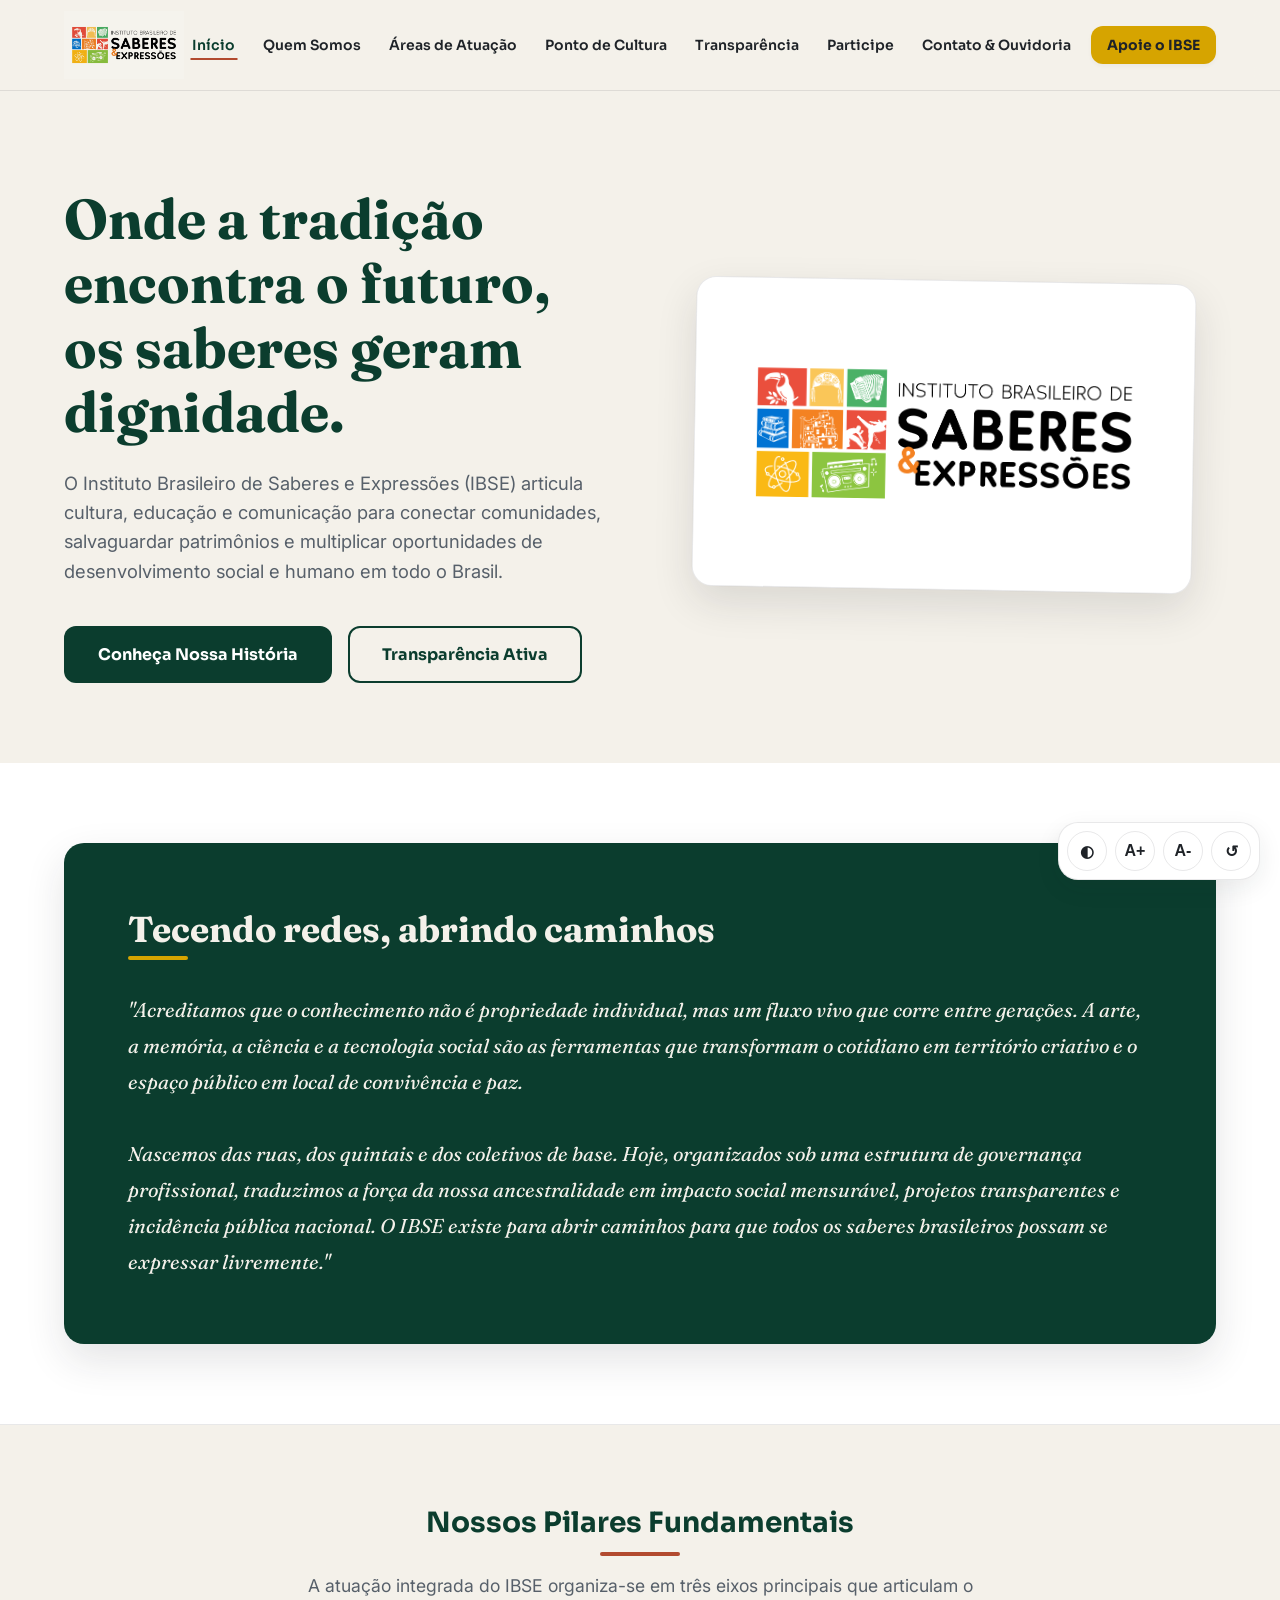
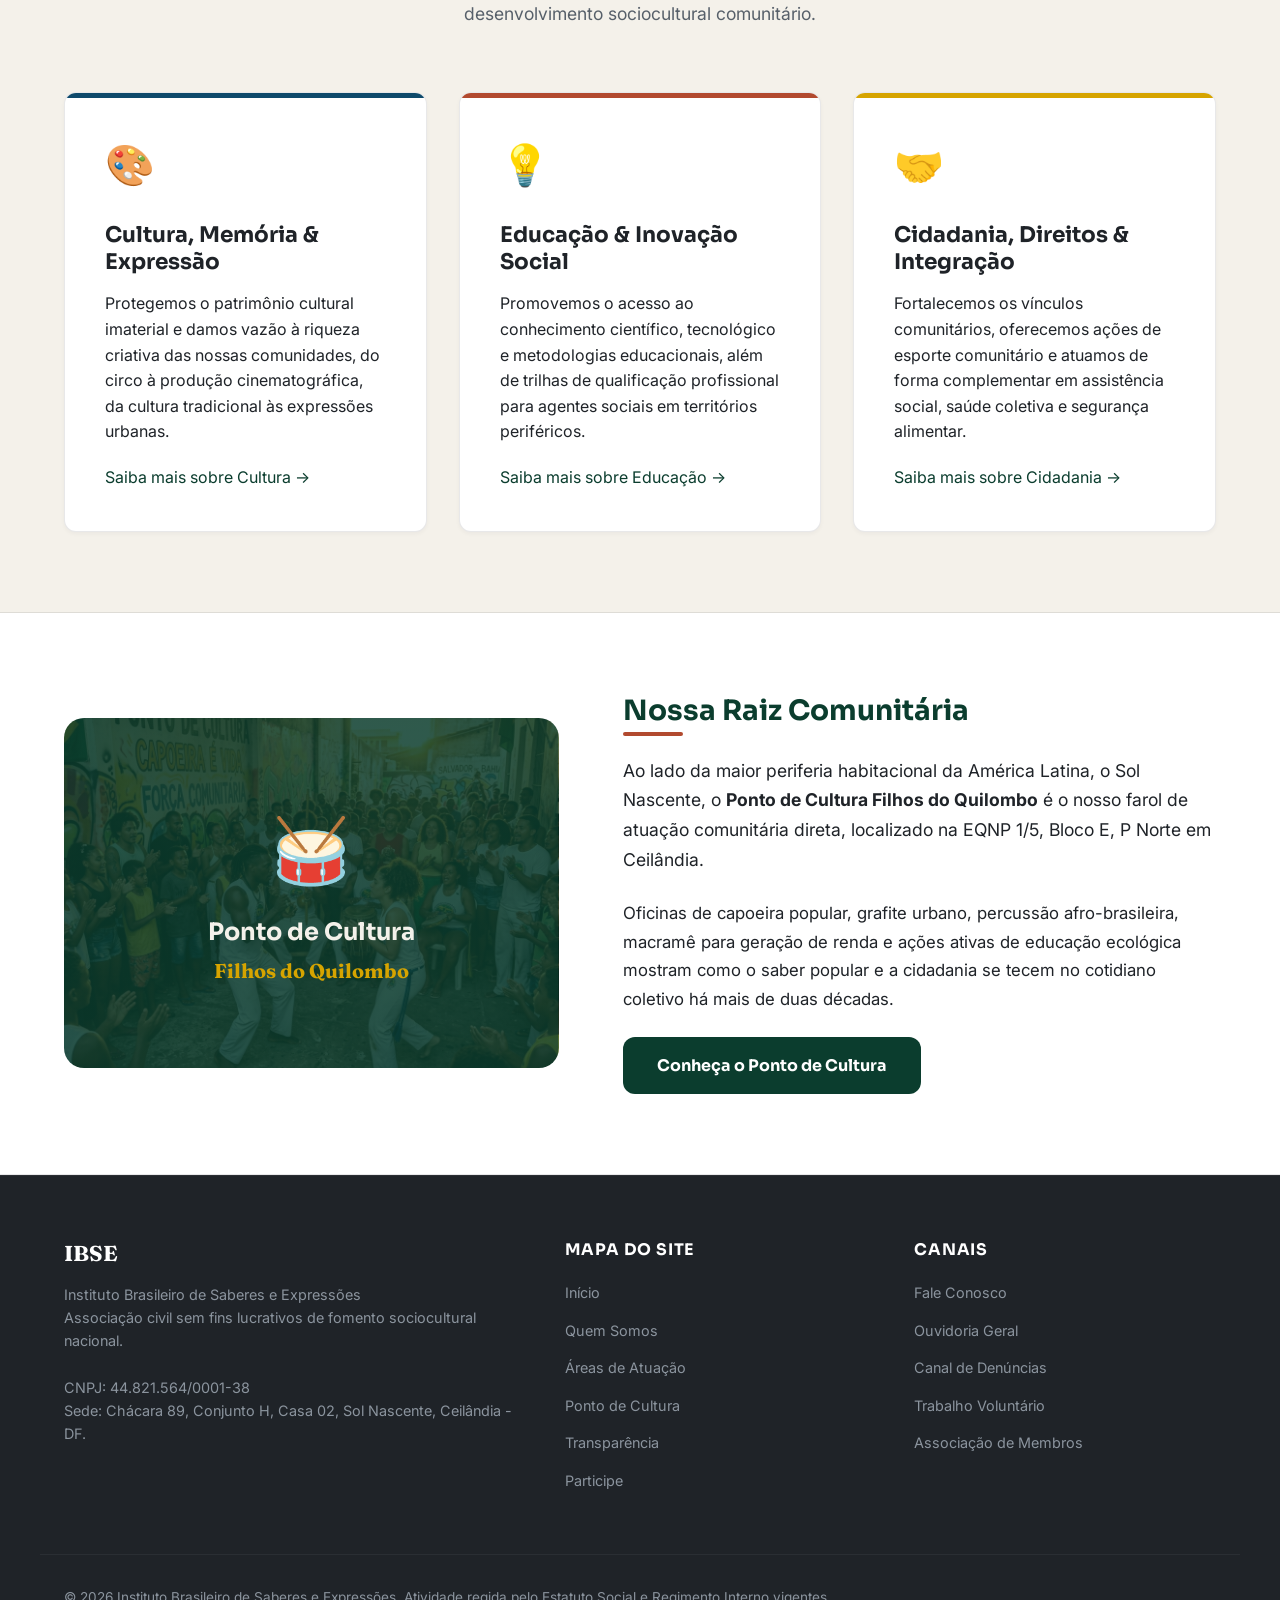
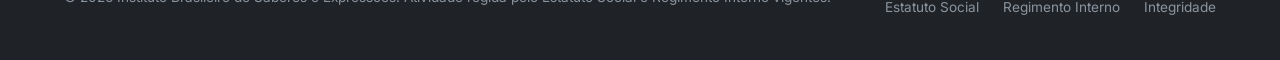
==== commit 803dad16: "style: polish design system and separate sede vs ponto de cultura addresses" ====
--- a/index.html
+++ b/index.html
@@ -139,7 +139,7 @@
                     <div class="history-text">
                         <h2>Nossa Raiz Comunitária</h2>
                         <p class="lead-text">
-                            Ao lado da maior periferia habitacional da América Latina, o Sol Nascente, o <strong>Ponto de Cultura Filhos do Quilombo</strong> é o nosso farol de atuação comunitária direta na Chácara 89, no Sol Nascente em Ceilândia.
+                            Ao lado da maior periferia habitacional da América Latina, o Sol Nascente, o <strong>Ponto de Cultura Filhos do Quilombo</strong> é o nosso farol de atuação comunitária direta, localizado na EQNP 1/5, Bloco E, P Norte em Ceilândia.
                         </p>
                         <p>
                             Oficinas de capoeira popular, grafite urbano, percussão afro-brasileira, macramê para geração de renda e ações ativas de educação ecológica mostram como o saber popular e a cidadania se tecem no cotidiano coletivo há mais de duas décadas.
--- a/css/style.css
+++ b/css/style.css
@@ -284,6 +284,8 @@
 }
 
 .nav-btn {
+    display: inline-block;
+    white-space: nowrap;
     background-color: var(--primary);
     color: var(--text-light) !important;
     border-radius: var(--radius-md) !important;
@@ -1495,28 +1497,50 @@
 
 /* --- Accessibility Skip Button --- */
 .skip-link {
-    position: absolute;
-    top: -100px;
-    left: 10px;
+    position: fixed;
+    top: 0;
+    left: 50%;
+    transform: translate(-50%, -100%);
     width: auto;
     height: auto;
-    border-radius: var(--radius-sm);
-    padding: 0.5rem 1.2rem;
-    z-index: 1000;
+    border-radius: 0 0 var(--radius-md) var(--radius-md);
+    padding: 0.75rem 1.5rem;
+    z-index: 10000;
     text-align: center;
-    background-color: var(--primary);
-    color: var(--text-light) !important;
+    background-color: var(--color-yellow-cerrado);
+    color: var(--color-graphite) !important;
     font-family: var(--font-heading);
-    font-weight: 600;
+    font-weight: 700;
     font-size: 0.95rem;
-    box-shadow: var(--shadow-md);
-    transition: top 0.3s ease;
+    box-shadow: var(--shadow-lg);
+    opacity: 0;
+    transition: transform 0.3s cubic-bezier(0.16, 1, 0.3, 1), opacity 0.2s ease;
+    
+    /* Visually hide by default to prevent layout flash on load */
+    clip: rect(1px, 1px, 1px, 1px);
+    clip-path: inset(50%);
+    overflow: hidden;
+    white-space: nowrap;
 }
 
 .skip-link:focus {
-    top: 10px;
-    outline: 2px solid var(--color-yellow-cerrado);
-    outline-offset: 2px;
+    transform: translate(-50%, 0);
+    opacity: 1;
+    clip: auto;
+    clip-path: none;
+    overflow: visible;
+    white-space: normal;
+    outline: 3px solid var(--color-white);
+    outline-offset: -3px;
+}
+
+body.high-contrast .skip-link {
+    background-color: #FFFF00;
+    color: #000000 !important;
+}
+
+body.high-contrast .skip-link:focus {
+    outline: 3px solid #000000;
 }
 
 /* --- General Utility Classes --- */
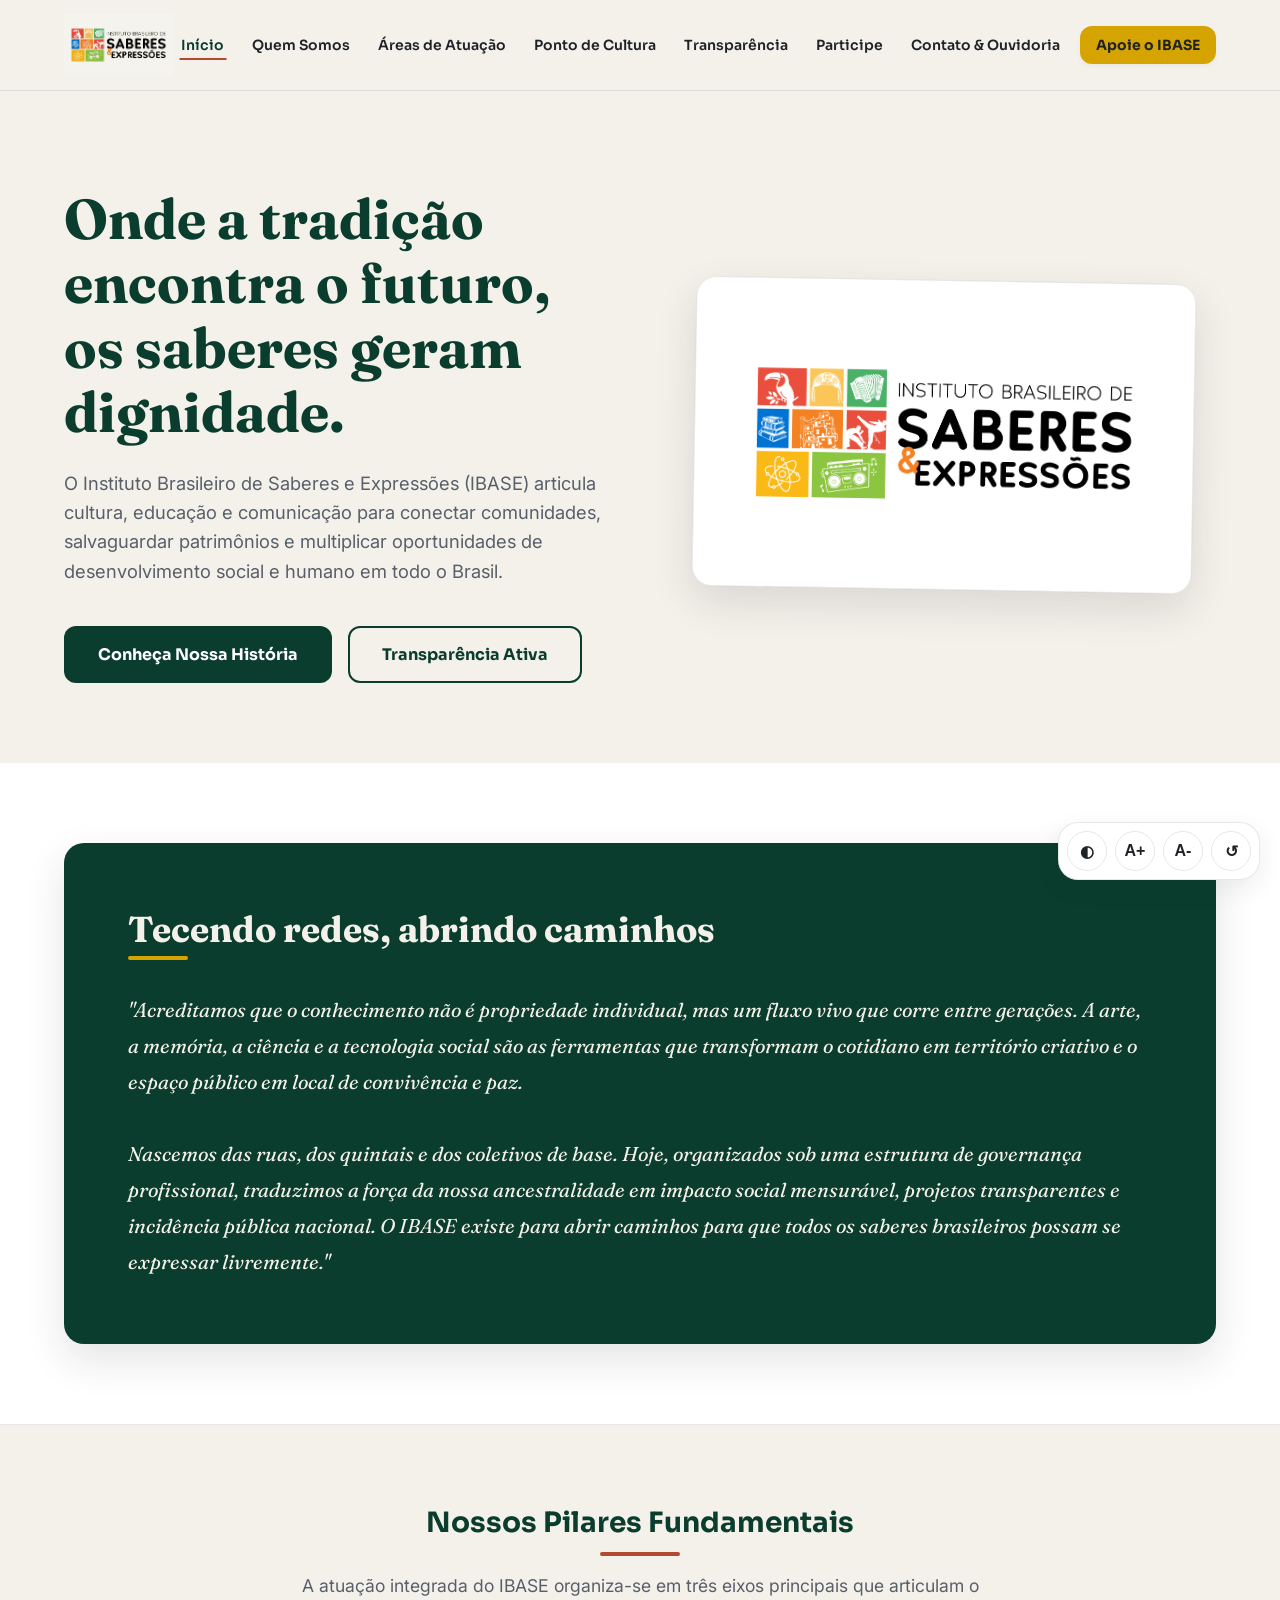
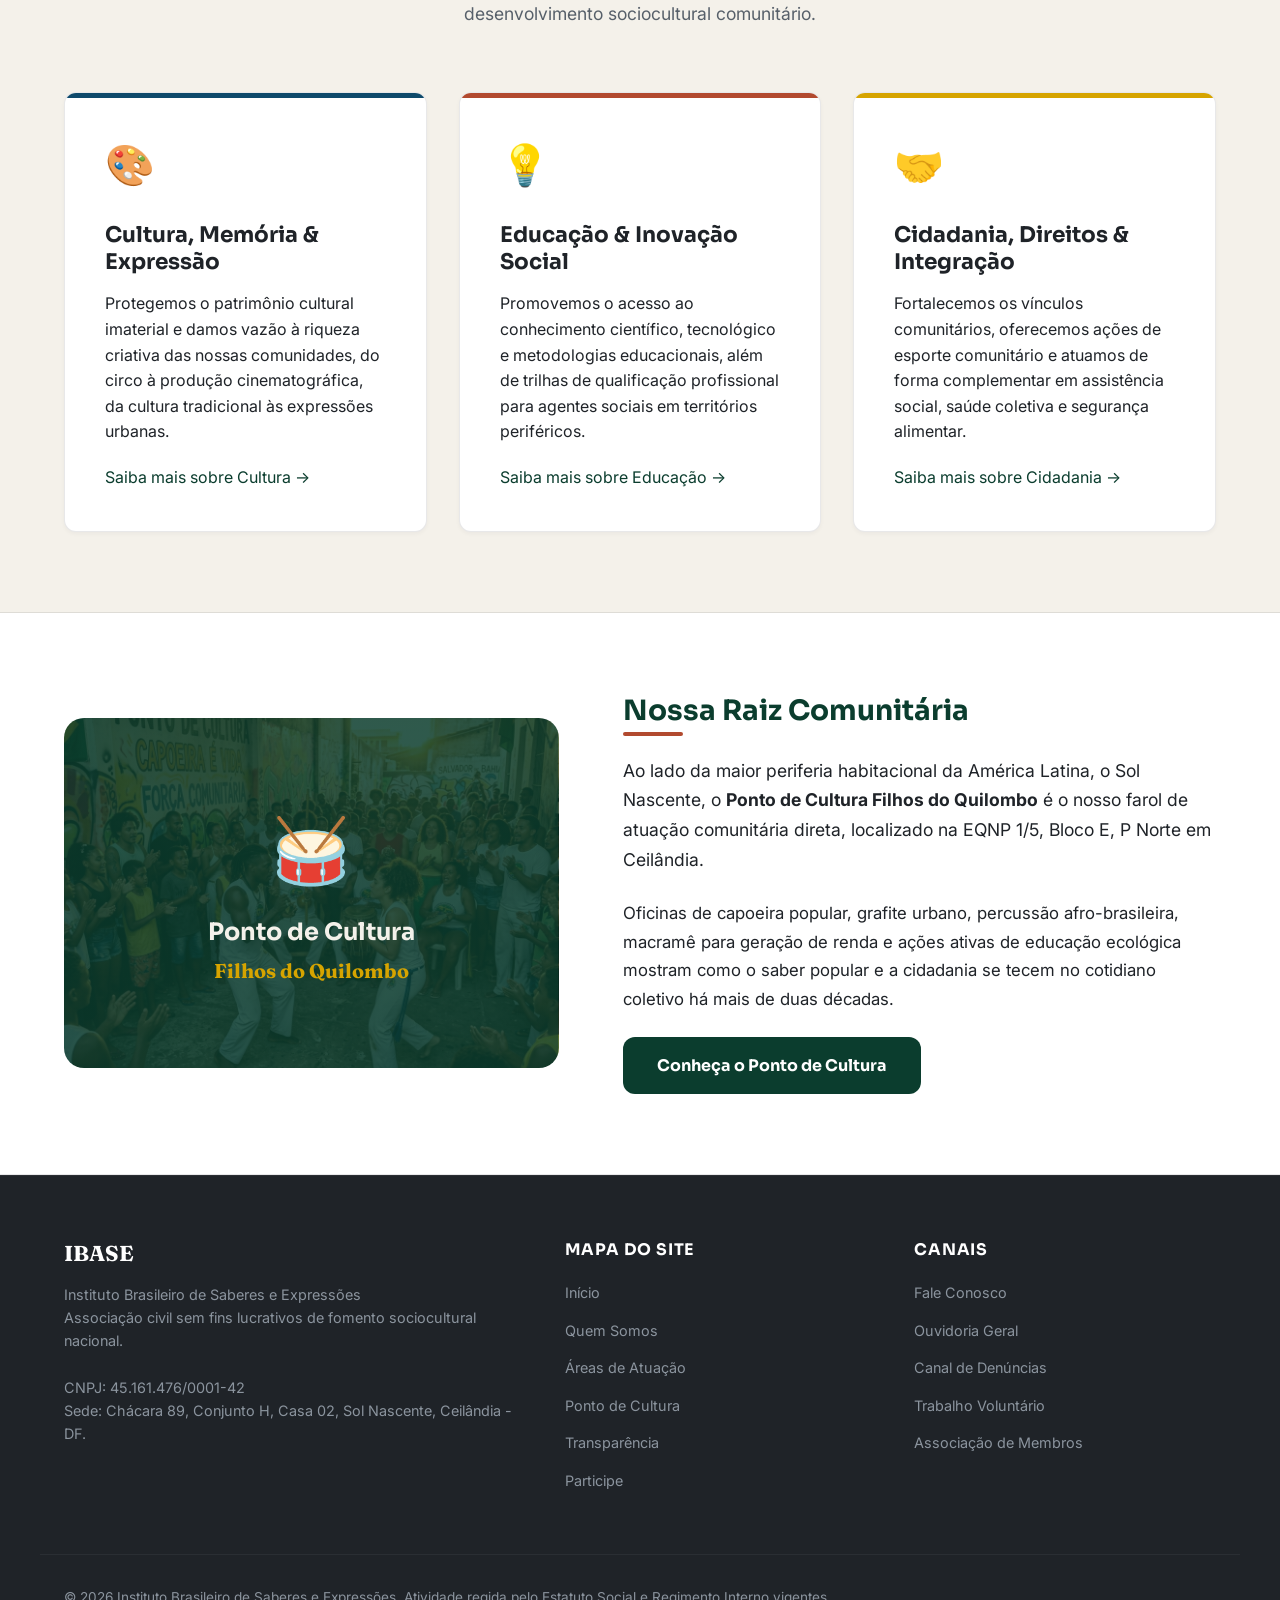
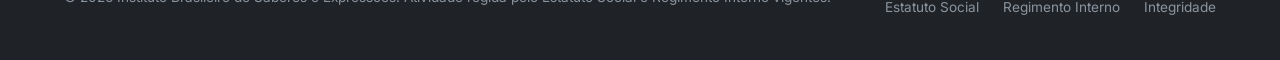
==== commit c04b49a0: "deploy: atualização do site IBASE - 2026-07-28 19:24" ====
--- a/index.html
+++ b/index.html
@@ -1,21 +1,33 @@
-<!DOCTYPE html>
+﻿<!DOCTYPE html>
 <html lang="pt-BR">
 <head>
+    <!-- Google tag (gtag.js) -->
+    <script async src="https://www.googletagmanager.com/gtag/js?id=G-KM2JN2SDC1"></script>
+    <script>
+      window.dataLayer = window.dataLayer || [];
+      function gtag(){dataLayer.push(arguments);}
+      gtag('js', new Date());
+
+      gtag('config', 'G-KM2JN2SDC1');
+    </script>
+
     <meta charset="UTF-8">
     <meta name="viewport" content="width=device-width, initial-scale=1.0">
-    <title>IBSE | Instituto Brasileiro de Saberes e Expressões</title>
+    <title>IBASE | Instituto Brasileiro de Saberes e Expressões</title>
     
     <!-- SEO Meta Tags -->
-    <meta name="description" content="O Instituto Brasileiro de Saberes e Expressões (IBSE) articula cultura, educação e comunicação para conectar comunidades, preservar patrimônios e multiplicar oportunidades sociais.">
-    <meta name="keywords" content="IBSE, Saberes e Expressões, Terceiro Setor, ONG, Transparência, Ponto de Cultura, Filhos do Quilombo, Ceilândia, Capoeira, Hip Hop, Projetos Sociais, Brasília">
+    <meta name="description" content="O Instituto Brasileiro de Saberes e Expressões (IBASE) articula cultura, educação e comunicação para conectar comunidades, preservar patrimônios e multiplicar oportunidades sociais.">
+    <meta name="keywords" content="IBASE, Saberes e Expressões, Terceiro Setor, ONG, Transparência, Ponto de Cultura, Filhos do Quilombo, Ceilândia, Capoeira, Hip Hop, Projetos Sociais, Brasília">
     <meta name="author" content="Instituto Brasileiro de Saberes e Expressões">
     
     <!-- Open Graph / Facebook -->
     <meta property="og:type" content="website">
-    <meta property="og:url" content="https://www.ibse.org.br/">
-    <meta property="og:title" content="Instituto Brasileiro de Saberes e Expressões (IBSE)">
+    <meta property="og:url" content="https://saberexpressoes.org/">
+    <meta property="og:title" content="Instituto Brasileiro de Saberes e Expressões (IBASE)">
     <meta property="og:description" content="Articulando cultura, educação e comunicação para conectar comunidades, preservar patrimônios e gerar impacto social.">
-    <meta property="og:image" content="img/logo_page_7.png">
+    <meta property="og:image" content="https://saberexpressoes.org/img/logo_page_7.png">
+    
+    <link rel="canonical" href="https://saberexpressoes.org/">
     
     <!-- Stylesheets -->
     <link rel="stylesheet" href="css/style.css">
@@ -29,7 +41,7 @@
     <!-- Cabeçalho Principal -->
     <header class="header-wrapper">
         <div class="container header-container">
-            <a href="index.html" class="logo-link" aria-label="IBSE - Página Inicial">
+            <a href="index.html" class="logo-link" aria-label="IBASE - Página Inicial">
                 <img src="img/logo_page_7.png" alt="Logotipo do Instituto Brasileiro de Saberes e Expressões" class="logo-img">
             </a>
             
@@ -48,7 +60,7 @@
                     <li><a href="transparencia.html" class="nav-link">Transparência</a></li>
                     <li><a href="participe.html" class="nav-link">Participe</a></li>
                     <li><a href="contato.html" class="nav-link">Contato & Ouvidoria</a></li>
-                    <li><a href="participe.html#apoie-direto" class="nav-link nav-btn nav-btn-accent">Apoie o IBSE</a></li>
+                    <li><a href="participe.html#apoie-direto" class="nav-link nav-btn nav-btn-accent">Apoie o IBASE</a></li>
                 </ul>
             </nav>
         </div>
@@ -63,7 +75,7 @@
                 <div class="hero-content">
                     <h1>Onde a tradição encontra o futuro, os saberes geram dignidade.</h1>
                     <p class="hero-subtitle">
-                        O Instituto Brasileiro de Saberes e Expressões (IBSE) articula cultura, educação e comunicação para conectar comunidades, salvaguardar patrimônios e multiplicar oportunidades de desenvolvimento social e humano em todo o Brasil.
+                        O Instituto Brasileiro de Saberes e Expressões (IBASE) articula cultura, educação e comunicação para conectar comunidades, salvaguardar patrimônios e multiplicar oportunidades de desenvolvimento social e humano em todo o Brasil.
                     </p>
                     <div class="hero-btns">
                         <a href="quem-somos.html" class="btn btn-primary">Conheça Nossa História</a>
@@ -72,7 +84,7 @@
                 </div>
                 <div class="hero-visual">
                     <div class="logo-display-card">
-                        <img src="img/logo_page_7.png" alt="Logotipo oficial em grade colorida do IBSE">
+                        <img src="img/logo_page_7.png" alt="Logotipo oficial em grade colorida do IBASE">
                     </div>
                 </div>
             </div>
@@ -85,7 +97,7 @@
                     <h2>Tecendo redes, abrindo caminhos</h2>
                     <blockquote class="manifesto-text">
                         "Acreditamos que o conhecimento não é propriedade individual, mas um fluxo vivo que corre entre gerações. A arte, a memória, a ciência e a tecnologia social são as ferramentas que transformam o cotidiano em território criativo e o espaço público em local de convivência e paz.<br><br>
-                        Nascemos das ruas, dos quintais e dos coletivos de base. Hoje, organizados sob uma estrutura de governança profissional, traduzimos a força da nossa ancestralidade em impacto social mensurável, projetos transparentes e incidência pública nacional. O IBSE existe para abrir caminhos para que todos os saberes brasileiros possam se expressar livremente."
+                        Nascemos das ruas, dos quintais e dos coletivos de base. Hoje, organizados sob uma estrutura de governança profissional, traduzimos a força da nossa ancestralidade em impacto social mensurável, projetos transparentes e incidência pública nacional. O IBASE existe para abrir caminhos para que todos os saberes brasileiros possam se expressar livremente."
                     </blockquote>
                 </div>
             </div>
@@ -96,7 +108,7 @@
             <div class="container">
                 <div class="section-header">
                     <h2>Nossos Pilares Fundamentais</h2>
-                    <p class="section-subtitle">A atuação integrada do IBSE organiza-se em três eixos principais que articulam o desenvolvimento sociocultural comunitário.</p>
+                    <p class="section-subtitle">A atuação integrada do IBASE organiza-se em três eixos principais que articulam o desenvolvimento sociocultural comunitário.</p>
                 </div>
                 
                 <div class="cards-grid">
@@ -156,13 +168,13 @@
     <footer class="footer-wrapper">
         <div class="container footer-grid">
             <div class="footer-brand">
-                <h3>IBSE</h3>
+                <h3>IBASE</h3>
                 <p class="footer-text-spacing">
                     Instituto Brasileiro de Saberes e Expressões<br>
                     Associação civil sem fins lucrativos de fomento sociocultural nacional.
                 </p>
                 <p class="footer-meta-text">
-                    CNPJ: 44.821.564/0001-38<br>
+                    CNPJ: 45.161.476/0001-42<br>
                     Sede: Chácara 89, Conjunto H, Casa 02, Sol Nascente, Ceilândia - DF.
                 </p>
 
--- a/css/style.css
+++ b/css/style.css
@@ -1,5 +1,5 @@
-/* 
-   IBSE - Instituto Brasileiro de Saberes e Expressões
+﻿/* 
+   IBASE - Instituto Brasileiro de Saberes e Expressões
    Core Stylesheet - Versão v1.0 (Design 2030)
    Desenvolvido com foco em Desempenho, Acessibilidade (WCAG AA) e Usabilidade.
 */
@@ -1957,5 +1957,93 @@
     color: #FFFF00;
 }
 
-
-
+/* --- Card with image additions --- */
+.card-with-img {
+    padding: 0 !important;
+    display: flex;
+    flex-direction: column;
+}
+
+.card-img-wrapper {
+    width: 100%;
+    height: 200px;
+    overflow: hidden;
+    position: relative;
+}
+
+.card-img {
+    width: 100%;
+    height: 100%;
+    object-fit: cover;
+    transition: transform 0.5s ease;
+}
+
+.card-with-img:hover .card-img {
+    transform: scale(1.05);
+}
+
+.card-with-img .card-content {
+    padding: 2rem;
+    flex-grow: 1;
+}
+
+/* --- Humanitarian Gallery --- */
+.humanitarian-gallery {
+    display: grid;
+    grid-template-columns: repeat(3, 1fr);
+    gap: 1.5rem;
+    margin-top: 2rem;
+}
+
+@media (max-width: 768px) {
+    .humanitarian-gallery {
+        grid-template-columns: 1fr;
+    }
+}
+
+.humanitarian-gallery-card {
+    border-radius: var(--radius-md);
+    overflow: hidden;
+    height: 250px;
+    position: relative;
+    border: 1px solid var(--border-color);
+    box-shadow: var(--shadow-sm);
+    transition: var(--transition);
+}
+
+.humanitarian-gallery-card:hover {
+    transform: translateY(-3px);
+    box-shadow: var(--shadow-md);
+}
+
+.humanitarian-gallery-card img {
+    width: 100%;
+    height: 100%;
+    object-fit: cover;
+}
+
+.humanitarian-gallery-caption {
+    position: absolute;
+    bottom: 0;
+    left: 0;
+    width: 100%;
+    background: linear-gradient(transparent, rgba(0, 0, 0, 0.85));
+    padding: 1rem;
+    color: #FFFFFF;
+    font-size: 0.85rem;
+    font-weight: 500;
+}
+
+body.high-contrast .humanitarian-gallery-card {
+    border: 2px solid #FFFFFF;
+}
+
+body.high-contrast .humanitarian-gallery-caption {
+    background: rgba(7, 10, 9, 0.95);
+    border-top: 1px solid #FFFFFF;
+}
+
+
+
+
+
